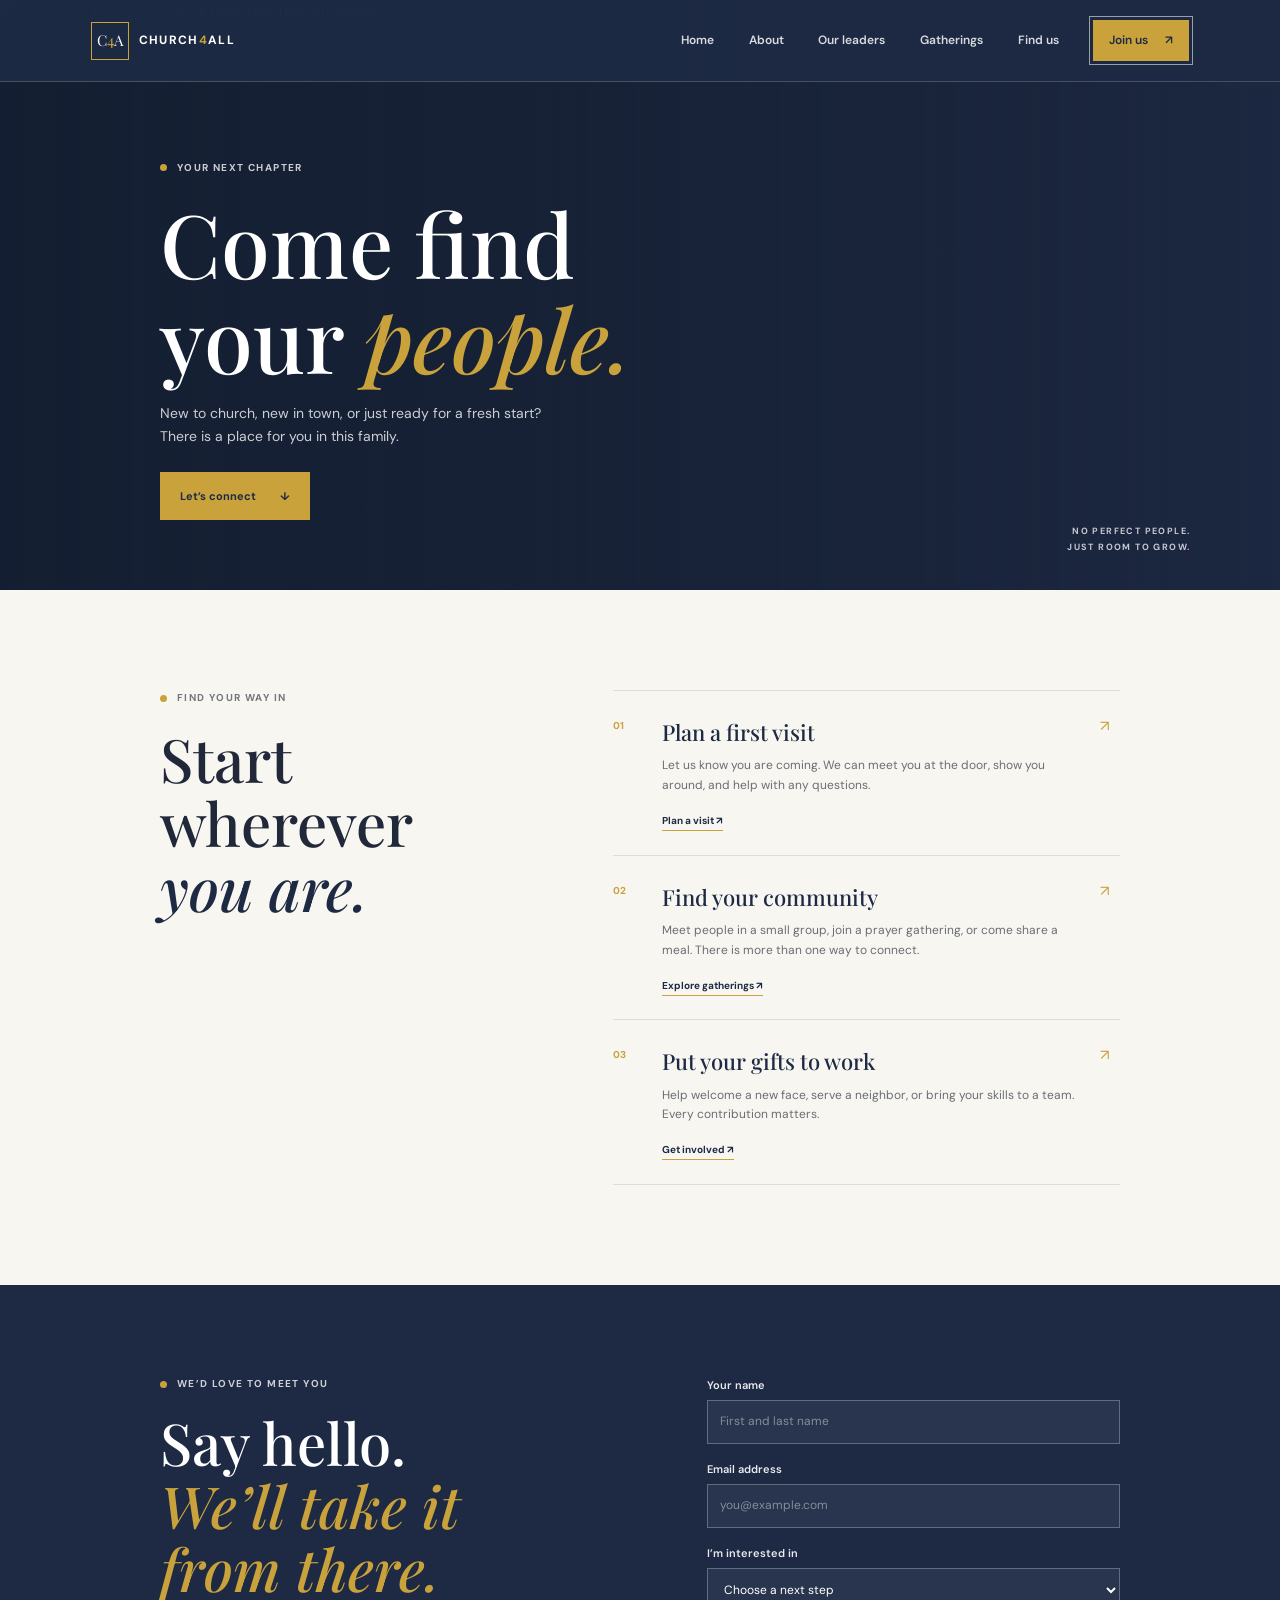
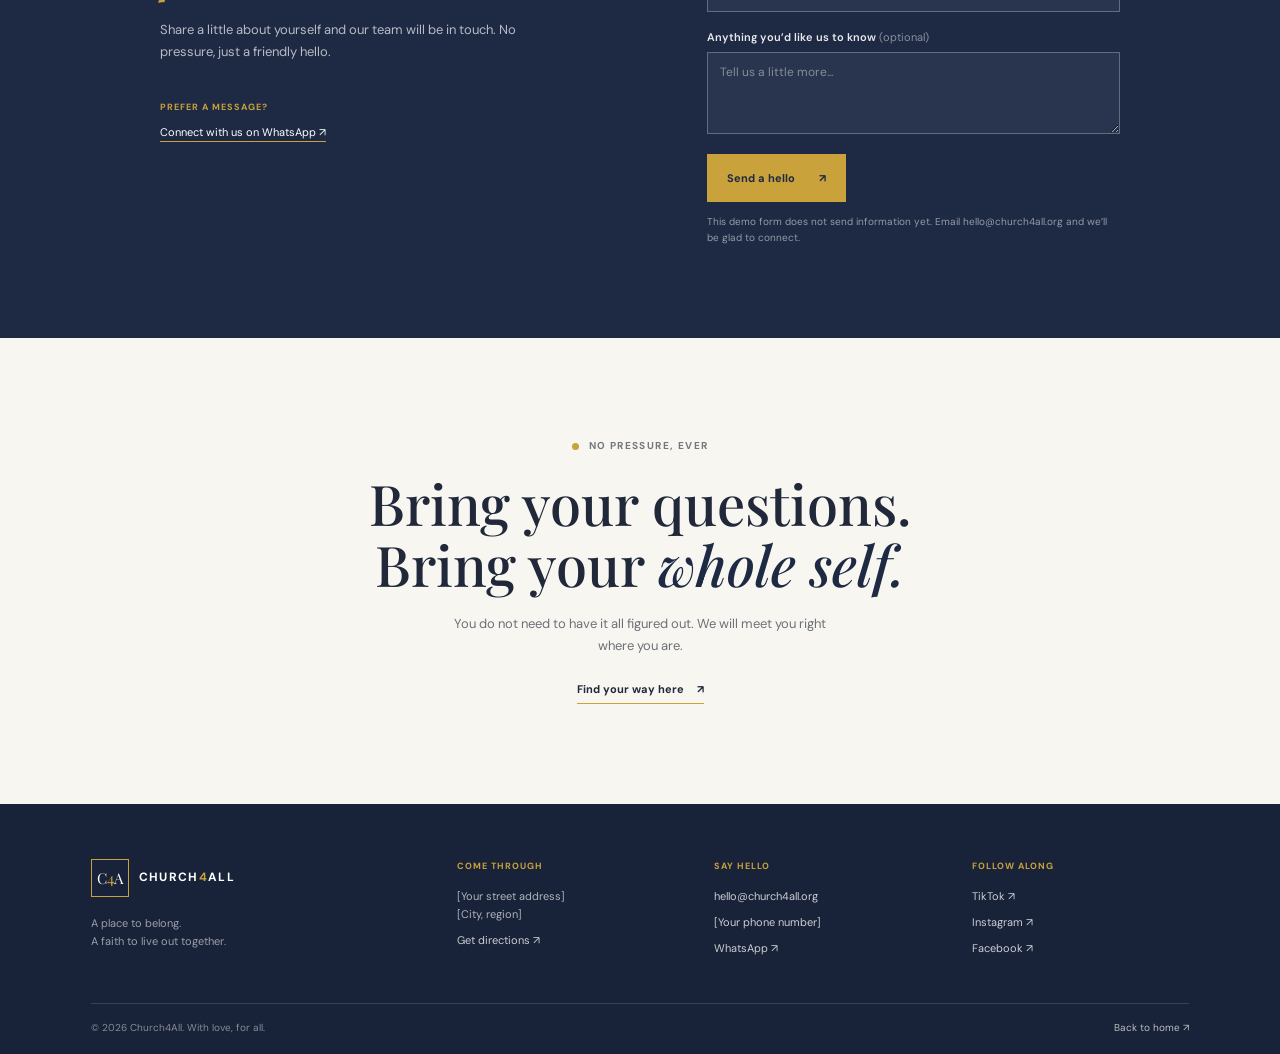
==== join.html @ 124fc5d6 "Initial commit" ====
<!doctype html>
<html lang="en">
<head>
  <meta charset="utf-8">
  <meta name="viewport" content="width=device-width, initial-scale=1">
  <meta name="theme-color" content="#1e2a44">
  <meta name="description" content="Take your next step with Church4All. Visit, find community, and discover how you can get involved.">
  <title>Join us | Church4All</title>
  <link rel="preconnect" href="https://fonts.googleapis.com">
  <link rel="preconnect" href="https://fonts.gstatic.com" crossorigin>
  <link href="https://fonts.googleapis.com/css2?family=DM+Sans:wght@400;500;600;700&family=Playfair+Display:wght@500;600;700&display=swap" rel="stylesheet">
  <link rel="stylesheet" href="styles.css">
  <script src="script.js" defer></script>
</head>
<body class="join-page">
  <a class="skip-link" href="#main">Skip to content</a>
  <header class="site-header">
    <a class="brand" href="index.html" aria-label="Church4All home"><span class="brand-mark">C<span>4</span>A</span><span class="brand-name">CHURCH<span>4</span>ALL</span></a>
    <button class="menu-toggle" type="button" aria-label="Open navigation" aria-expanded="false" aria-controls="primary-nav"><span></span><span></span></button>
    <nav class="primary-nav" id="primary-nav" aria-label="Main navigation">
      <a href="index.html#home">Home</a><a href="index.html#about">About</a><a href="index.html#visionaries">Our leaders</a><a href="index.html#gatherings">Gatherings</a><a href="index.html#visit">Find us</a>
      <a class="nav-join nav-join-active" href="join.html" aria-current="page">Join us <span aria-hidden="true">↗</span></a>
    </nav>
  </header>
  <main id="main">
    <section class="join-hero">
      <img class="join-image" src="https://images.unsplash.com/photo-1529156069898-49953e39b3ac?auto=format&fit=crop&w=2000&q=85" alt="A group of friends enjoying time together outdoors" fetchpriority="high">
      <div class="join-shade"></div>
      <div class="join-hero-copy"><p class="eyebrow eyebrow-light"><span class="gold-dot"></span> Your next chapter</p><h1>Come find<br>your <em>people.</em></h1><p>New to church, new in town, or just ready for a fresh start? There is a place for you in this family.</p><a class="button button-gold" href="#connect">Let’s connect <span aria-hidden="true">↓</span></a></div>
      <div class="join-hero-side">NO PERFECT PEOPLE.<br>JUST ROOM TO GROW.</div>
    </section>
    <section class="join-paths section-pad" id="connect">
      <div class="join-paths-heading"><p class="eyebrow"><span class="gold-dot"></span> Find your way in</p><h2>Start wherever<br><em>you are.</em></h2></div>
      <div class="path-list">
        <article class="path-item"><span class="path-index">01</span><div><h3>Plan a first visit</h3><p>Let us know you are coming. We can meet you at the door, show you around, and help with any questions.</p><a href="mailto:hello@church4all.org?subject=Planning%20a%20visit">Plan a visit <span aria-hidden="true">↗</span></a></div><span class="path-symbol" aria-hidden="true">↗</span></article>
        <article class="path-item"><span class="path-index">02</span><div><h3>Find your community</h3><p>Meet people in a small group, join a prayer gathering, or come share a meal. There is more than one way to connect.</p><a href="index.html#gatherings">Explore gatherings <span aria-hidden="true">↗</span></a></div><span class="path-symbol" aria-hidden="true">↗</span></article>
        <article class="path-item"><span class="path-index">03</span><div><h3>Put your gifts to work</h3><p>Help welcome a new face, serve a neighbor, or bring your skills to a team. Every contribution matters.</p><a href="mailto:hello@church4all.org?subject=I%27d%20like%20to%20get%20involved">Get involved <span aria-hidden="true">↗</span></a></div><span class="path-symbol" aria-hidden="true">↗</span></article>
      </div>
    </section>
    <section class="join-form-band">
      <div class="form-intro"><p class="eyebrow eyebrow-light"><span class="gold-dot"></span> We’d love to meet you</p><h2>Say hello.<br><em>We’ll take it from there.</em></h2><p>Share a little about yourself and our team will be in touch. No pressure, just a friendly hello.</p><div class="form-contact"><span class="detail-label">PREFER A MESSAGE?</span><a href="https://wa.me/" target="_blank" rel="noreferrer">Connect with us on WhatsApp ↗</a></div></div>
      <form class="connect-form" data-connect-form>
        <label for="full-name">Your name</label><input id="full-name" name="name" type="text" placeholder="First and last name" autocomplete="name" required>
        <label for="email-address">Email address</label><input id="email-address" name="email" type="email" placeholder="you@example.com" autocomplete="email" required>
        <label for="next-step">I’m interested in</label><select id="next-step" name="interest" required><option value="" disabled selected>Choose a next step</option><option>Planning a visit</option><option>Finding a group</option><option>Serving with a team</option><option>Learning more about faith</option><option>Something else</option></select>
        <label for="message">Anything you’d like us to know <span>(optional)</span></label><textarea id="message" name="message" rows="3" placeholder="Tell us a little more..."></textarea>
        <button class="button button-gold" type="submit">Send a hello <span aria-hidden="true">↗</span></button>
        <p class="form-note" data-form-note role="status" aria-live="polite">This demo form does not send information yet. Email hello@church4all.org and we’ll be glad to connect.</p>
      </form>
    </section>
    <section class="join-reassurance section-pad"><p class="eyebrow"><span class="gold-dot"></span> No pressure, ever</p><h2>Bring your questions.<br>Bring your <em>whole self.</em></h2><p>You do not need to have it all figured out. We will meet you right where you are.</p><a class="text-link" href="index.html#visit">Find your way here <span aria-hidden="true">↗</span></a></section>
  </main>
  <footer class="site-footer"><div class="footer-main"><div class="footer-brand"><a class="brand brand-footer" href="index.html"><span class="brand-mark">C<span>4</span>A</span><span class="brand-name">CHURCH<span>4</span>ALL</span></a><p>A place to belong.<br>A faith to live out together.</p></div><div class="footer-column"><span class="footer-heading">COME THROUGH</span><p>[Your street address]<br>[City, region]</p><a href="https://www.google.com/maps/search/?api=1&query=Church4All" target="_blank" rel="noreferrer">Get directions ↗</a></div><div class="footer-column"><span class="footer-heading">SAY HELLO</span><a href="mailto:hello@church4all.org">hello@church4all.org</a><a href="tel:+10000000000">[Your phone number]</a><a href="https://wa.me/" target="_blank" rel="noreferrer">WhatsApp ↗</a></div><div class="footer-column"><span class="footer-heading">FOLLOW ALONG</span><a href="https://www.tiktok.com/" target="_blank" rel="noreferrer">TikTok ↗</a><a href="https://www.instagram.com/" target="_blank" rel="noreferrer">Instagram ↗</a><a href="https://www.facebook.com/" target="_blank" rel="noreferrer">Facebook ↗</a></div></div><div class="footer-bottom"><span>© <span data-year>2026</span> Church4All. With love, for all.</span><a href="index.html">Back to home ↗</a></div></footer>
</body>
</html>
---- styles.css ----
:root {
  color-scheme: light;
  --navy: #1e2a44;
  --navy-deep: #182238;
  --gold: #c9a23b;
  --paper: #f7f6f1;
  --white: #fff;
  --ink: #20283a;
  --muted: #73777d;
  --line: #deddd7;
  --serif: "Playfair Display", Georgia, serif;
  --sans: "DM Sans", "Segoe UI", sans-serif;
}

* { box-sizing: border-box; }
html { scroll-behavior: smooth; scroll-padding-top: 84px; }
body { margin: 0; color: var(--ink); background: var(--paper); font-family: var(--sans); font-size: 15px; line-height: 1.65; }
a { color: inherit; text-decoration: none; }
button, input, select, textarea { font: inherit; }
button, a { -webkit-tap-highlight-color: transparent; }
.skip-link { position: absolute; z-index: 20; top: 8px; left: 8px; padding: 10px 14px; color: var(--navy); background: var(--white); transform: translateY(-150%); }
.skip-link:focus { transform: translateY(0); }
.site-header { position: fixed; z-index: 10; inset: 0 0 auto; display: flex; align-items: center; justify-content: space-between; min-height: 82px; padding: 0 7.1%; color: var(--white); border-bottom: 1px solid rgb(255 255 255 / 18%); background: rgb(30 42 68 / 96%); }
.brand { display: inline-flex; align-items: center; gap: 10px; }
.brand-mark { display: flex; width: 38px; height: 38px; align-items: center; justify-content: center; border: 1px solid var(--gold); color: var(--white); font-family: var(--serif); font-size: 15px; line-height: 1; white-space: nowrap; }
.brand-mark span, .brand-name span { color: var(--gold); }
.brand-name { font-size: 12px; font-weight: 700; letter-spacing: 1.3px; }
.primary-nav { display: flex; align-items: center; gap: clamp(18px, 2.7vw, 40px); font-size: 12px; font-weight: 600; }
.primary-nav > a:not(.nav-join) { color: rgb(255 255 255 / 83%); transition: color .2s ease; }
.primary-nav > a:hover { color: var(--gold); }
.nav-join { display: inline-flex; align-items: center; gap: 17px; padding: 11px 16px; color: var(--navy); background: var(--gold); }
.nav-join-active { outline: 1px solid rgb(255 255 255 / 55%); outline-offset: 3px; }
.menu-toggle { display: none; }
.hero { position: relative; display: flex; min-height: min(760px, 100svh); align-items: center; overflow: hidden; color: var(--white); background: var(--navy); }
.hero-image, .join-image { position: absolute; inset: 0; width: 100%; height: 100%; object-fit: cover; object-position: center 42%; animation: image-arrive 1.2s ease both; }
.hero-shade { position: absolute; inset: 0; background: linear-gradient(90deg, rgb(19 29 47 / 86%) 0%, rgb(19 29 47 / 68%) 42%, rgb(19 29 47 / 17%) 100%), linear-gradient(0deg, rgb(19 29 47 / 50%), transparent 50%); }
.hero-content { position: relative; z-index: 1; width: min(650px, 65%); margin: 58px 0 0 12.5%; animation: rise-in .8s .12s both; }
.eyebrow { display: flex; align-items: center; gap: 10px; margin: 0 0 19px; color: var(--muted); font-size: 10px; font-weight: 700; letter-spacing: 1.4px; text-transform: uppercase; }
.eyebrow-light { color: rgb(255 255 255 / 78%); }
.eyebrow > span:first-child:not(.gold-dot) { display: inline-block; width: 23px; height: 1px; background: var(--gold); }
.gold-dot { display: inline-block; flex: 0 0 7px; width: 7px; height: 7px; border-radius: 50%; background: var(--gold); }
h1, h2, h3, p { margin-top: 0; }
h1, h2 { font-family: var(--serif); font-weight: 500; letter-spacing: 0; line-height: 1.08; }
h1 em, h2 em { color: var(--gold); font-weight: 500; }
.hero h1 { margin-bottom: 20px; font-size: clamp(54px, 7.6vw, 100px); }
.hero-copy { max-width: 425px; margin-bottom: 30px; color: rgb(255 255 255 / 82%); font-size: 15px; }
.hero-actions { display: flex; align-items: center; gap: 25px; }
.button { display: inline-flex; min-height: 48px; align-items: center; justify-content: center; gap: 24px; padding: 0 19px; border: 1px solid transparent; font-size: 11px; font-weight: 700; transition: background .2s ease, color .2s ease, transform .2s ease; }
.button:hover { transform: translateY(-2px); }
.button-gold { color: var(--navy); background: var(--gold); }
.button-gold:hover { background: #d7b24e; }
.button-navy { color: var(--white); background: var(--navy); }
.button-navy:hover { background: #2e3c5a; }
.button-outline { color: var(--navy); border-color: var(--navy); }
.button-outline:hover { color: var(--white); background: var(--navy); }
.text-link { display: inline-flex; align-items: center; gap: 13px; padding-bottom: 5px; border-bottom: 1px solid var(--gold); font-size: 11px; font-weight: 700; }
.text-link-light { color: var(--white); border-color: rgb(201 162 59 / 80%); }
.hero-note { position: absolute; right: 7.2%; bottom: 82px; display: flex; align-items: center; gap: 13px; color: rgb(255 255 255 / 82%); font-size: 10px; line-height: 1.6; }
.note-rule { width: 35px; height: 1px; background: var(--gold); }
.hero-scroll { position: absolute; bottom: 28px; left: 7.1%; display: flex; align-items: center; gap: 14px; color: rgb(255 255 255 / 65%); font-size: 9px; font-weight: 700; letter-spacing: 1.3px; }
.hero-scroll span { color: var(--gold); font-size: 15px; }
.section-pad { padding: 100px 12.5%; }
.welcome { display: grid; grid-template-columns: 1fr 2fr .75fr; align-items: start; gap: 30px; background: var(--paper); }
.welcome-label { display: flex; align-items: center; gap: 13px; padding-top: 8px; }
.section-number { color: var(--gold); font-family: var(--serif); font-size: 15px; }
.welcome-label .eyebrow { margin: 0; }
.welcome h2, .section-heading h2, .gatherings h2, .visit h2, .join-paths h2, .join-reassurance h2 { margin-bottom: 19px; font-size: clamp(38px, 5vw, 60px); }
.welcome h2 em, .section-heading h2 em, .gatherings h2 em, .visit h2 em, .join-paths h2 em, .join-reassurance h2 em { color: var(--navy); }
.welcome-body > p { max-width: 510px; margin-bottom: 22px; color: #666b73; font-size: 14px; }
.welcome-stamp { display: flex; width: 133px; height: 133px; flex-direction: column; align-items: center; justify-content: center; justify-self: end; border: 1px solid var(--gold); border-radius: 50%; color: var(--navy); text-align: center; transform: rotate(9deg); }
.welcome-stamp span { font-size: 7px; font-weight: 700; letter-spacing: 1px; }
.welcome-stamp strong { margin: 7px 0; font-family: var(--serif); font-size: 18px; font-weight: 600; line-height: 1; }
.about { display: grid; grid-template-columns: .9fr 1.1fr; column-gap: 12%; padding-top: 94px; padding-bottom: 104px; background: #eeede7; }
.section-heading h2 { margin: 0; }
.about-intro { max-width: 480px; padding-top: 28px; color: #646970; font-size: 14px; }
.about-intro p:first-child { color: var(--ink); font-family: var(--serif); font-size: 20px; line-height: 1.5; }
.values-grid { display: grid; grid-column: 1 / -1; grid-template-columns: repeat(3, 1fr); gap: 32px; margin-top: 65px; border-top: 1px solid #d5d3cb; }
.value-item { padding-top: 22px; }
.value-index { color: #8a8370; font-size: 9px; font-weight: 700; letter-spacing: 1px; }
.value-item h3 { margin: 18px 0 9px; color: var(--navy); font-family: var(--serif); font-size: 24px; font-weight: 500; }
.value-item p { max-width: 285px; margin: 0; color: #70747a; font-size: 12px; }
.leaders { display: grid; grid-template-columns: .85fr 1.15fr; align-items: center; gap: 12%; color: var(--white); background: var(--navy); }
.leaders h2, .event-copy h2, .form-intro h2 { margin-bottom: 20px; font-size: clamp(42px, 5vw, 62px); }
.leaders h2 em, .event-copy h2 em, .form-intro h2 em { color: var(--gold); }
.leaders-copy > p:not(.eyebrow) { max-width: 360px; margin-bottom: 23px; color: rgb(255 255 255 / 70%); font-size: 13px; }
.leader-list { border-top: 1px solid rgb(255 255 255 / 22%); }
.leader { display: grid; grid-template-columns: 35px 1fr 20px; align-items: center; gap: 15px; padding: 20px 0; border-bottom: 1px solid rgb(255 255 255 / 22%); }
.leader-number { color: var(--gold); font-size: 10px; }
.leader h3 { margin: 0 0 4px; font-family: var(--serif); font-size: 19px; font-weight: 500; }
.leader p { margin: 0; color: rgb(255 255 255 / 60%); font-size: 10px; }
.leader-arrow { color: var(--gold); }
.leader-note { margin: 13px 0 0; color: rgb(255 255 255 / 48%); font-size: 10px; }
.gatherings { background: var(--paper); }
.gatherings-top { display: flex; align-items: end; justify-content: space-between; gap: 35px; margin-bottom: 48px; }
.gatherings h2 { margin-bottom: 0; }
.gatherings-intro { max-width: 365px; margin: 0 0 5px; color: #6a6d73; font-size: 13px; }
.schedule-list { border-top: 1px solid var(--line); }
.schedule-row { display: grid; grid-template-columns: 1fr 2fr 1fr 1.5fr 18px; align-items: center; gap: 14px; min-height: 72px; border-bottom: 1px solid var(--line); }
.schedule-day { color: #8a8370; font-size: 9px; font-weight: 700; letter-spacing: .8px; }
.schedule-name { color: var(--navy); font-family: var(--serif); font-size: 19px; }
.schedule-time, .schedule-place { color: #686e76; font-size: 11px; }
.schedule-arrow { color: var(--gold); }
.schedule-note { margin: 13px 0 24px; color: #86898d; font-size: 10px; }
.event-band { position: relative; display: grid; grid-template-columns: .9fr 1.1fr; align-items: center; gap: 48px; min-height: 300px; padding: 54px 12.5%; overflow: hidden; color: var(--white); background: #25324c; }
.event-band::after { position: absolute; right: -3%; bottom: -180px; width: 430px; height: 430px; border: 1px solid rgb(201 162 59 / 19%); border-radius: 50%; content: ""; }
.event-band-heading { position: relative; z-index: 1; display: flex; align-items: flex-start; gap: 24px; }
.event-mark { display: flex; width: 76px; height: 76px; align-items: center; justify-content: center; border: 1px solid var(--gold); color: var(--white); font-family: var(--serif); font-size: 26px; white-space: nowrap; }
.event-mark span { color: var(--gold); }
.event-copy .eyebrow { margin-bottom: 13px; }
.event-copy h2 { margin: 0; font-size: 36px; }
.event-list { position: relative; z-index: 1; border-top: 1px solid rgb(255 255 255 / 22%); }
.event-row { display: flex; align-items: center; justify-content: space-between; gap: 15px; padding: 14px 0; border-bottom: 1px solid rgb(255 255 255 / 22%); }
.event-row h3 { margin: 0 0 2px; font-family: var(--serif); font-size: 17px; font-weight: 500; }
.event-row p { margin: 0; color: rgb(255 255 255 / 60%); font-size: 10px; }
.event-row a { flex: 0 0 auto; padding-bottom: 3px; border-bottom: 1px solid var(--gold); font-size: 9px; font-weight: 700; }
.event-sample-note { margin: 10px 0 0; color: rgb(255 255 255 / 48%); font-size: 9px; }
.visit { display: grid; grid-template-columns: 1fr 1fr; gap: 15%; background: #eeede7; }
.visit-main > p:not(.eyebrow) { max-width: 360px; margin-bottom: 23px; color: #686d74; font-size: 13px; }
.visit-details { padding-top: 20px; }
.visit-detail { display: grid; grid-template-columns: 140px 1fr; gap: 15px; padding: 17px 0; border-bottom: 1px solid #d5d3cb; }
.detail-label, .footer-heading { color: #958b74; font-size: 9px; font-weight: 700; letter-spacing: 1px; }
.visit-detail p { margin: 0; color: var(--navy); font-size: 12px; }
.visit-detail a { border-bottom: 1px solid #c5b88f; }
.visit-note { margin: 14px 0 0; color: #898b8e; font-size: 10px; }
.site-footer { padding: 55px 7.1% 0; color: var(--white); background: var(--navy-deep); }
.footer-main { display: grid; grid-template-columns: 1.5fr 1fr 1fr 1fr; gap: 40px; padding-bottom: 45px; }
.brand-footer { margin-bottom: 17px; }
.footer-brand > p { margin: 0; color: rgb(255 255 255 / 57%); font-size: 11px; }
.footer-column { display: flex; flex-direction: column; align-items: flex-start; gap: 8px; font-size: 11px; }
.footer-column .footer-heading { margin-bottom: 5px; color: var(--gold); }
.footer-column p { margin: 0; color: rgb(255 255 255 / 66%); }
.footer-column a { color: rgb(255 255 255 / 78%); }
.footer-column a:hover, .footer-bottom a:hover { color: var(--gold); }
.footer-bottom { display: flex; align-items: center; justify-content: space-between; min-height: 51px; border-top: 1px solid rgb(255 255 255 / 15%); color: rgb(255 255 255 / 48%); font-size: 10px; }
.footer-bottom a { color: rgb(255 255 255 / 70%); }

/* Join page */
.join-hero { position: relative; display: flex; min-height: 590px; align-items: center; overflow: hidden; color: var(--white); background: var(--navy); }
.join-image { object-position: center 43%; }
.join-shade { position: absolute; inset: 0; background: linear-gradient(90deg, rgb(19 29 47 / 87%), rgb(19 29 47 / 60%) 50%, rgb(19 29 47 / 16%)); }
.join-hero-copy { position: relative; z-index: 1; width: min(570px, 65%); margin: 90px 0 0 12.5%; animation: rise-in .8s .12s both; }
.join-hero-copy h1 { margin-bottom: 17px; font-size: clamp(56px, 7.2vw, 88px); }
.join-hero-copy > p:not(.eyebrow) { max-width: 390px; margin-bottom: 24px; color: rgb(255 255 255 / 78%); font-size: 14px; }
.join-hero-side { position: absolute; right: 7%; bottom: 35px; color: rgb(255 255 255 / 75%); font-size: 9px; font-weight: 700; letter-spacing: 1.4px; line-height: 1.8; text-align: right; }
.join-paths { display: grid; grid-template-columns: .8fr 1.2fr; gap: 12%; }
.join-paths-heading { align-self: start; }
.path-list { border-top: 1px solid var(--line); }
.path-item { display: grid; grid-template-columns: 32px 1fr 20px; gap: 17px; padding: 23px 0; border-bottom: 1px solid var(--line); }
.path-index { padding-top: 4px; color: var(--gold); font-size: 10px; font-weight: 700; }
.path-item h3 { margin: 0 0 6px; color: var(--navy); font-family: var(--serif); font-size: 22px; font-weight: 500; }
.path-item p { max-width: 450px; margin: 0 0 11px; color: #6a6d73; font-size: 12px; }
.path-item a { padding-bottom: 3px; border-bottom: 1px solid var(--gold); color: var(--navy); font-size: 10px; font-weight: 700; }
.path-symbol { color: var(--gold); }
.join-form-band { display: grid; grid-template-columns: 1fr 1fr; gap: 14%; padding: 91px 12.5%; color: var(--white); background: var(--navy); }
.form-intro h2 { font-size: clamp(40px, 5vw, 58px); }
.form-intro > p:not(.eyebrow) { max-width: 370px; color: rgb(255 255 255 / 68%); font-size: 13px; }
.form-contact { display: flex; flex-direction: column; align-items: flex-start; gap: 8px; margin-top: 38px; }
.form-contact .detail-label { color: var(--gold); }
.form-contact > a { color: var(--white); font-size: 11px; border-bottom: 1px solid var(--gold); }
.connect-form { display: flex; flex-direction: column; align-items: stretch; }
.connect-form label { margin: 0 0 6px; color: rgb(255 255 255 / 90%); font-size: 11px; font-weight: 600; }
.connect-form label:not(:first-child) { margin-top: 16px; }
.connect-form label span { color: rgb(255 255 255 / 48%); font-weight: 400; }
.connect-form input, .connect-form select, .connect-form textarea { width: 100%; min-height: 44px; padding: 10px 12px; border: 1px solid rgb(255 255 255 / 27%); border-radius: 0; outline: 0; color: var(--white); background: rgb(255 255 255 / 5%); font-size: 12px; }
.connect-form input::placeholder, .connect-form textarea::placeholder { color: rgb(255 255 255 / 43%); }
.connect-form input:focus, .connect-form select:focus, .connect-form textarea:focus { border-color: var(--gold); box-shadow: 0 0 0 2px rgb(201 162 59 / 18%); }
.connect-form select option { color: var(--ink); background: var(--white); }
.connect-form textarea { resize: vertical; }
.connect-form .button { align-self: flex-start; margin-top: 20px; cursor: pointer; }
.form-note { margin: 12px 0 0; color: rgb(255 255 255 / 53%); font-size: 10px; }
.join-reassurance { text-align: center; }
.join-reassurance .eyebrow { justify-content: center; }
.join-reassurance h2 { font-size: clamp(38px, 5vw, 56px); }
.join-reassurance > p:not(.eyebrow) { max-width: 410px; margin: 0 auto 20px; color: #6c7077; font-size: 13px; }

@keyframes rise-in { from { opacity: 0; transform: translateY(18px); } to { opacity: 1; transform: translateY(0); } }
@keyframes image-arrive { from { opacity: .7; transform: scale(1.025); } to { opacity: 1; transform: scale(1); } }
@media (prefers-reduced-motion: reduce) { *, *::before, *::after { scroll-behavior: auto !important; animation-duration: .01ms !important; animation-iteration-count: 1 !important; transition-duration: .01ms !important; } }

@media (max-width: 900px) {
  .site-header { padding: 0 5%; }
  .primary-nav { gap: 16px; font-size: 11px; }
  .section-pad { padding-right: 8%; padding-left: 8%; }
  .welcome { grid-template-columns: 1fr 2fr; }
  .welcome-stamp { display: none; }
  .event-band { grid-template-columns: .8fr 1.2fr; padding-right: 8%; padding-left: 8%; }
  .event-band-heading { gap: 15px; }
  .event-mark { width: 56px; height: 56px; font-size: 20px; }
  .event-copy h2 { font-size: 31px; }
  .footer-main { gap: 25px; }
  .join-paths, .join-form-band { gap: 8%; padding-right: 8%; padding-left: 8%; }
}
@media (max-width: 680px) {
  html { scroll-padding-top: 70px; }
  .site-header { min-height: 68px; padding: 0 6%; }
  .brand-mark { width: 34px; height: 34px; font-size: 15px; }
  .brand-name { font-size: 10px; }
  .menu-toggle { display: flex; width: 42px; height: 42px; flex-direction: column; align-items: center; justify-content: center; gap: 6px; padding: 0; border: 1px solid rgb(255 255 255 / 40%); color: var(--white); background: transparent; }
  .menu-toggle span { width: 17px; height: 1px; background: currentColor; transition: transform .2s ease; }
  .menu-toggle[aria-expanded="true"] span:first-child { transform: translateY(3.5px) rotate(45deg); }
  .menu-toggle[aria-expanded="true"] span:last-child { transform: translateY(-3.5px) rotate(-45deg); }
  .primary-nav { position: absolute; top: 67px; right: 0; left: 0; display: none; align-items: stretch; gap: 0; padding: 9px 6% 18px; background: var(--navy-deep); }
  .primary-nav.is-open { display: flex; flex-direction: column; }
  .primary-nav > a:not(.nav-join) { padding: 11px 0; border-bottom: 1px solid rgb(255 255 255 / 13%); }
  .primary-nav .nav-join { align-self: flex-start; margin-top: 13px; }
  .hero { min-height: 720px; min-height: max(650px, 94svh); align-items: center; }
  .hero-image { object-position: 58% center; }
  .hero-shade { background: linear-gradient(90deg, rgb(19 29 47 / 82%), rgb(19 29 47 / 40%)), linear-gradient(0deg, rgb(19 29 47 / 45%), transparent 65%); }
  .hero-content { width: 84%; margin: 58px 0 0 8%; }
  .hero h1 { font-size: clamp(54px, 15vw, 76px); }
  .hero-copy { max-width: 340px; font-size: 13px; }
  .hero-note { right: 7%; bottom: 63px; font-size: 9px; }
  .hero-scroll { bottom: 24px; left: 7%; font-size: 8px; }
  .section-pad { padding: 72px 7%; }
  .welcome { display: block; }
  .welcome-label { margin-bottom: 26px; }
  .welcome h2, .section-heading h2, .gatherings h2, .visit h2, .join-paths h2, .join-reassurance h2 { font-size: 42px; }
  .welcome-body > p { font-size: 13px; }
  .about { display: block; }
  .about-intro { padding-top: 24px; }
  .about-intro p:first-child { font-size: 18px; }
  .values-grid { grid-template-columns: 1fr; gap: 0; margin-top: 35px; }
  .value-item { padding: 19px 0; border-bottom: 1px solid #d5d3cb; }
  .value-item h3 { margin-top: 10px; font-size: 22px; }
  .leaders { display: block; }
  .leaders-copy { margin-bottom: 38px; }
  .leaders h2, .form-intro h2 { font-size: 45px; }
  .gatherings-top { display: block; margin-bottom: 32px; }
  .gatherings-intro { margin-top: 19px; }
  .schedule-row { grid-template-columns: 1fr auto; gap: 4px 12px; min-height: 86px; padding: 13px 0; }
  .schedule-day { grid-column: 1; }
  .schedule-name { grid-column: 1; grid-row: 2; font-size: 18px; }
  .schedule-time { grid-column: 2; grid-row: 1; justify-self: end; }
  .schedule-place { grid-column: 2; grid-row: 2; justify-self: end; font-size: 10px; text-align: right; }
  .schedule-arrow { display: none; }
  .event-band { grid-template-columns: 1fr; gap: 25px; padding: 48px 7%; }
  .event-band-heading { gap: 16px; }
  .event-mark { width: 50px; height: 50px; font-size: 18px; }
  .event-copy h2 { font-size: 30px; }
  .visit { display: block; }
  .visit-details { padding-top: 30px; }
  .visit-detail { grid-template-columns: 105px 1fr; }
  .footer-main { grid-template-columns: 1fr 1fr; gap: 32px 20px; padding-bottom: 34px; }
  .footer-brand { grid-column: 1 / -1; }
  .footer-bottom { align-items: flex-start; gap: 8px; flex-direction: column; justify-content: center; padding: 13px 0; }
  .join-hero { min-height: 620px; min-height: max(590px, 84svh); }
  .join-image { object-position: 58% center; }
  .join-shade { background: linear-gradient(90deg, rgb(19 29 47 / 84%), rgb(19 29 47 / 42%)), linear-gradient(0deg, rgb(19 29 47 / 45%), transparent 65%); }
  .join-hero-copy { width: 85%; margin: 85px 0 0 7%; }
  .join-hero-copy h1 { font-size: clamp(56px, 15vw, 76px); }
  .join-hero-copy > p:not(.eyebrow) { max-width: 330px; font-size: 13px; }
  .join-hero-side { right: 7%; bottom: 24px; font-size: 8px; }
  .join-paths { display: block; }
  .join-paths-heading { margin-bottom: 35px; }
  .join-form-band { grid-template-columns: 1fr; gap: 38px; padding: 70px 7%; }
  .form-intro h2 { font-size: 42px; }
  .form-contact { margin-top: 24px; }
  .join-reassurance h2 { font-size: 39px; }
}
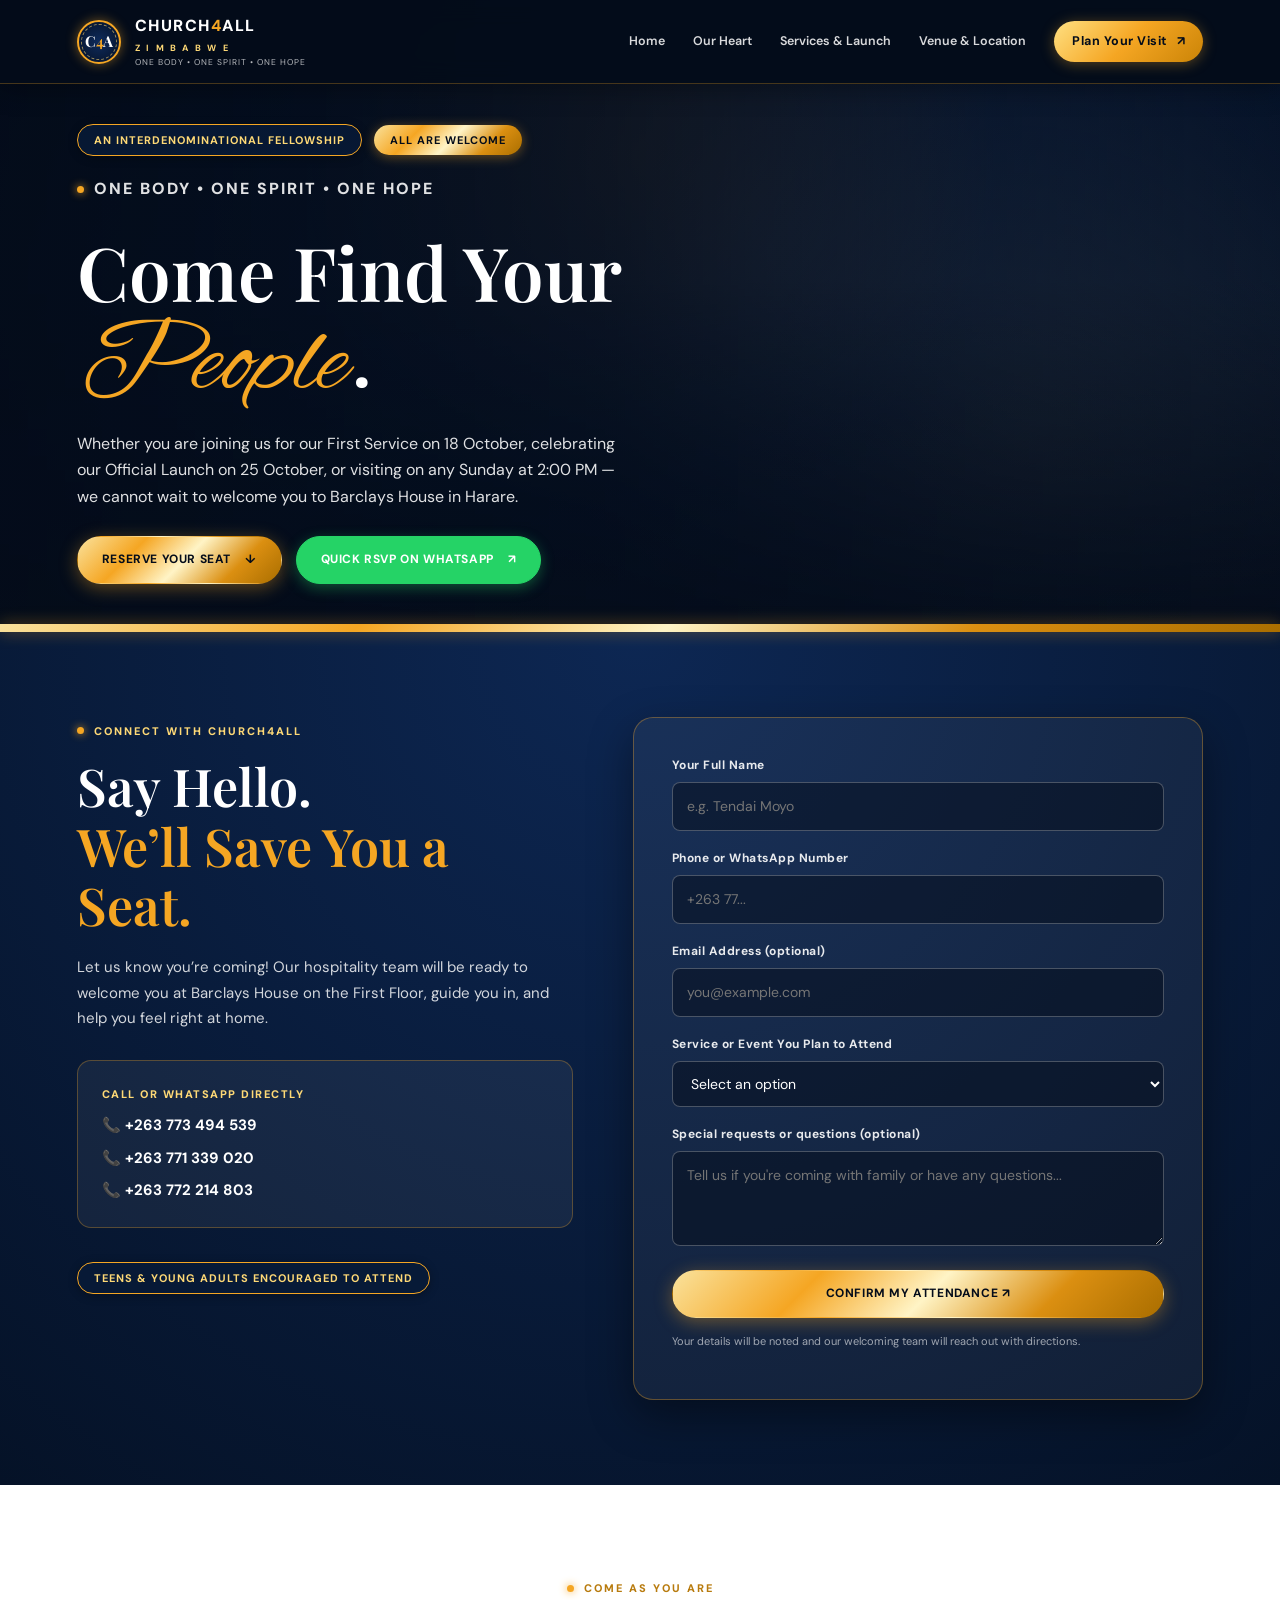
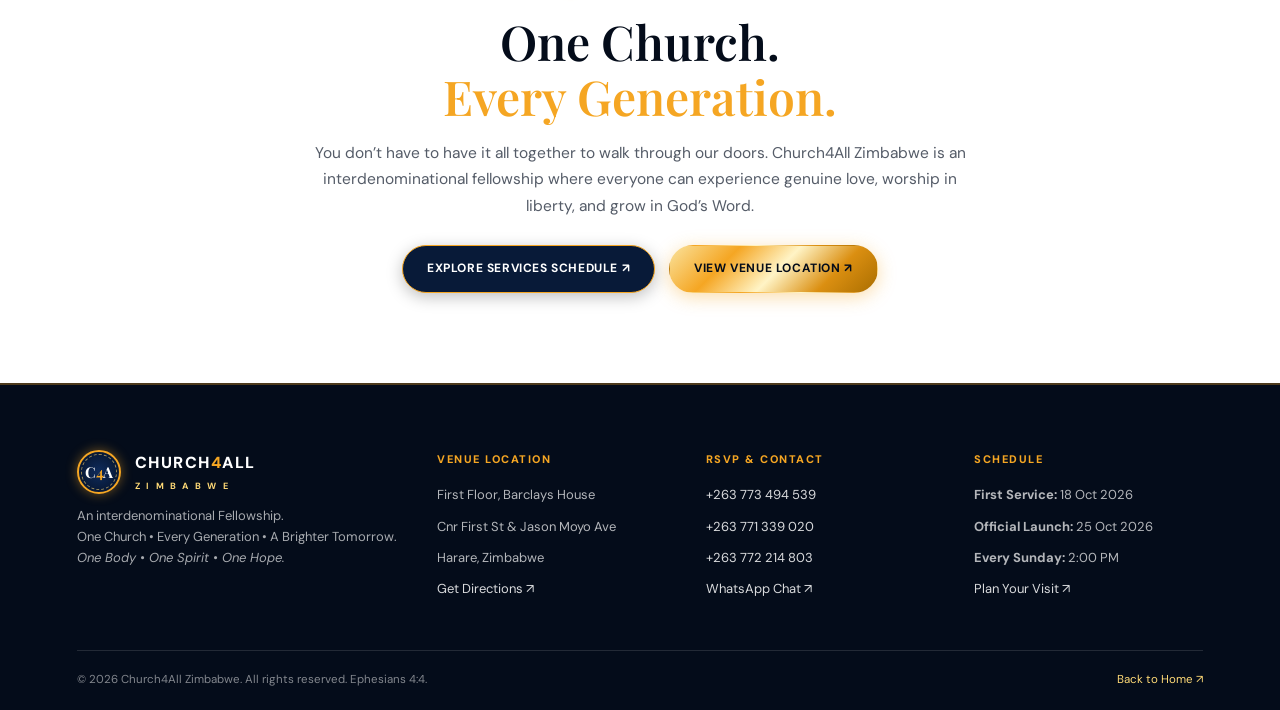
==== commit 1a6833ca: "changes" ====
--- a/join.html
+++ b/join.html
@@ -3,53 +3,206 @@
 <head>
   <meta charset="utf-8">
   <meta name="viewport" content="width=device-width, initial-scale=1">
-  <meta name="theme-color" content="#1e2a44">
-  <meta name="description" content="Take your next step with Church4All. Visit, find community, and discover how you can get involved.">
-  <title>Join us | Church4All</title>
+  <meta name="theme-color" content="#040c1a">
+  <meta name="description" content="Plan your visit and RSVP for Church4All Zimbabwe services at Barclays House, Harare. First Service 18 October, Official Launch 25 October.">
+  <title>Join Us &amp; RSVP | Church4All Zimbabwe</title>
   <link rel="preconnect" href="https://fonts.googleapis.com">
   <link rel="preconnect" href="https://fonts.gstatic.com" crossorigin>
-  <link href="https://fonts.googleapis.com/css2?family=DM+Sans:wght@400;500;600;700&family=Playfair+Display:wght@500;600;700&display=swap" rel="stylesheet">
+  <link href="https://fonts.googleapis.com/css2?family=Alex+Brush&family=DM+Sans:ital,wght@0,400;0,500;0,600;0,700;0,800;1,400&family=Playfair+Display:ital,wght@0,500;0,600;0,700;0,800;1,500;1,600&display=swap" rel="stylesheet">
   <link rel="stylesheet" href="styles.css">
   <script src="script.js" defer></script>
 </head>
 <body class="join-page">
   <a class="skip-link" href="#main">Skip to content</a>
+
+  <!-- Header -->
   <header class="site-header">
-    <a class="brand" href="index.html" aria-label="Church4All home"><span class="brand-mark">C<span>4</span>A</span><span class="brand-name">CHURCH<span>4</span>ALL</span></a>
-    <button class="menu-toggle" type="button" aria-label="Open navigation" aria-expanded="false" aria-controls="primary-nav"><span></span><span></span></button>
+    <a class="brand" href="index.html" aria-label="Church4All Zimbabwe Home">
+      <div class="brand-seal">
+        <span class="brand-seal-text">C<span>4</span>A</span>
+      </div>
+      <div class="brand-text-block">
+        <span class="brand-title">Church<span>4</span>All</span>
+        <span class="brand-subtitle">Z I M B A B W E</span>
+        <span class="brand-motto">One Body &bull; One Spirit &bull; One Hope</span>
+      </div>
+    </a>
+    
+    <button class="menu-toggle" type="button" aria-label="Open navigation" aria-expanded="false" aria-controls="primary-nav">
+      <span></span>
+      <span></span>
+    </button>
+    
     <nav class="primary-nav" id="primary-nav" aria-label="Main navigation">
-      <a href="index.html#home">Home</a><a href="index.html#about">About</a><a href="index.html#visionaries">Our leaders</a><a href="index.html#gatherings">Gatherings</a><a href="index.html#visit">Find us</a>
-      <a class="nav-join nav-join-active" href="join.html" aria-current="page">Join us <span aria-hidden="true">↗</span></a>
+      <a href="index.html#home">Home</a>
+      <a href="index.html#about">Our Heart</a>
+      <a href="index.html#gatherings">Services &amp; Launch</a>
+      <a href="index.html#visit">Venue &amp; Location</a>
+      <a class="nav-join" href="join.html" aria-current="page">Plan Your Visit <span aria-hidden="true">↗</span></a>
     </nav>
   </header>
+
   <main id="main">
+    <!-- Join Hero -->
     <section class="join-hero">
-      <img class="join-image" src="https://images.unsplash.com/photo-1529156069898-49953e39b3ac?auto=format&fit=crop&w=2000&q=85" alt="A group of friends enjoying time together outdoors" fetchpriority="high">
-      <div class="join-shade"></div>
-      <div class="join-hero-copy"><p class="eyebrow eyebrow-light"><span class="gold-dot"></span> Your next chapter</p><h1>Come find<br>your <em>people.</em></h1><p>New to church, new in town, or just ready for a fresh start? There is a place for you in this family.</p><a class="button button-gold" href="#connect">Let’s connect <span aria-hidden="true">↓</span></a></div>
-      <div class="join-hero-side">NO PERFECT PEOPLE.<br>JUST ROOM TO GROW.</div>
+      <div class="hero-bg-lights"></div>
+      <img class="hero-image" src="https://images.unsplash.com/photo-1529156069898-49953e39b3ac?auto=format&fit=crop&w=2000&q=85" alt="Fellowship and welcoming friends" fetchpriority="high">
+      <div class="hero-shade"></div>
+
+      <div class="join-hero-container">
+        <div class="hero-taglines">
+          <span class="badge-pill badge-pill-navy">An Interdenominational Fellowship</span>
+          <span class="badge-pill badge-pill-gold">All Are Welcome</span>
+        </div>
+        
+        <p class="eyebrow eyebrow-light"><span class="gold-dot"></span> One Body &bull; One Spirit &bull; One Hope</p>
+        
+        <h1>Come Find Your <span class="script-accent">People</span>.</h1>
+        <p>
+          Whether you are joining us for our First Service on 18 October, celebrating our Official Launch on 25 October, or visiting on any Sunday at 2:00 PM — we cannot wait to welcome you to Barclays House in Harare.
+        </p>
+
+        <div style="display: flex; gap: 14px; flex-wrap: wrap;">
+          <a class="button button-gold" href="#rsvp-form">Reserve Your Seat <span aria-hidden="true">↓</span></a>
+          <a class="button button-whatsapp" href="https://wa.me/263773494539?text=Hello%20Church4All,%20I%20would%20like%20to%20RSVP%20for%20the%20service" target="_blank" rel="noreferrer">
+            Quick RSVP on WhatsApp <span aria-hidden="true">↗</span>
+          </a>
+        </div>
+      </div>
     </section>
-    <section class="join-paths section-pad" id="connect">
-      <div class="join-paths-heading"><p class="eyebrow"><span class="gold-dot"></span> Find your way in</p><h2>Start wherever<br><em>you are.</em></h2></div>
-      <div class="path-list">
-        <article class="path-item"><span class="path-index">01</span><div><h3>Plan a first visit</h3><p>Let us know you are coming. We can meet you at the door, show you around, and help with any questions.</p><a href="mailto:hello@church4all.org?subject=Planning%20a%20visit">Plan a visit <span aria-hidden="true">↗</span></a></div><span class="path-symbol" aria-hidden="true">↗</span></article>
-        <article class="path-item"><span class="path-index">02</span><div><h3>Find your community</h3><p>Meet people in a small group, join a prayer gathering, or come share a meal. There is more than one way to connect.</p><a href="index.html#gatherings">Explore gatherings <span aria-hidden="true">↗</span></a></div><span class="path-symbol" aria-hidden="true">↗</span></article>
-        <article class="path-item"><span class="path-index">03</span><div><h3>Put your gifts to work</h3><p>Help welcome a new face, serve a neighbor, or bring your skills to a team. Every contribution matters.</p><a href="mailto:hello@church4all.org?subject=I%27d%20like%20to%20get%20involved">Get involved <span aria-hidden="true">↗</span></a></div><span class="path-symbol" aria-hidden="true">↗</span></article>
+
+    <!-- Gold Ribbon Bar -->
+    <div class="gold-wave-bar"></div>
+
+    <!-- RSVP & Form Section -->
+    <section class="join-form-band" id="rsvp-form">
+      <div class="join-form-grid">
+        <div class="form-intro">
+          <p class="eyebrow eyebrow-light"><span class="gold-dot"></span> Connect With Church4All</p>
+          <h2 style="font-size: clamp(34px, 4.4vw, 52px); margin-bottom: 20px;">
+            Say Hello.<br><em>We’ll Save You a Seat.</em>
+          </h2>
+          <p style="font-size: 15px; color: rgba(255, 255, 255, 0.82); line-height: 1.7; margin-bottom: 28px;">
+            Let us know you’re coming! Our hospitality team will be ready to welcome you at Barclays House on the First Floor, guide you in, and help you feel right at home.
+          </p>
+
+          <!-- RSVP Phone Contacts Card -->
+          <div style="background: rgba(255,255,255,0.06); border-radius: 14px; padding: 24px; border: 1px solid rgba(245,166,35,0.3); margin-bottom: 24px;">
+            <span style="font-size: 11px; font-weight: 800; letter-spacing: 1.5px; color: var(--gold-light); text-transform: uppercase; display: block; margin-bottom: 10px;">
+              CALL OR WHATSAPP DIRECTLY
+            </span>
+            <div style="display: flex; flex-direction: column; gap: 8px;">
+              <a href="tel:+263773494539" style="color: var(--white); font-weight: 700; font-size: 15px;">📞 +263 773 494 539</a>
+              <a href="tel:+263771339020" style="color: var(--white); font-weight: 700; font-size: 15px;">📞 +263 771 339 020</a>
+              <a href="tel:+263772214803" style="color: var(--white); font-weight: 700; font-size: 15px;">📞 +263 772 214 803</a>
+            </div>
+          </div>
+
+          <div class="badge-pill badge-pill-navy" style="margin-top: 10px;">
+            Teens &amp; Young Adults Encouraged to Attend
+          </div>
+        </div>
+
+        <div class="form-card">
+          <form class="connect-form" data-connect-form>
+            <label for="full-name">Your Full Name</label>
+            <input id="full-name" name="name" type="text" placeholder="e.g. Tendai Moyo" autocomplete="name" required>
+
+            <label for="phone-number">Phone or WhatsApp Number</label>
+            <input id="phone-number" name="phone" type="tel" placeholder="+263 77..." autocomplete="tel" required>
+
+            <label for="email-address">Email Address <span>(optional)</span></label>
+            <input id="email-address" name="email" type="email" placeholder="you@example.com" autocomplete="email">
+
+            <label for="service-choice">Service or Event You Plan to Attend</label>
+            <select id="service-choice" name="service" required>
+              <option value="" disabled selected>Select an option</option>
+              <option value="first-service">First Service — Sunday 18 October 2026 (2:00 PM)</option>
+              <option value="launch">Official Launch — Sunday 25 October 2026 (2:00 PM)</option>
+              <option value="weekly">Regular Sunday Church (Every Sunday @ 2:00 PM)</option>
+              <option value="youth">Teens &amp; Young Adults Fellowship</option>
+              <option value="volunteer">I want to get involved / Volunteer</option>
+            </select>
+
+            <label for="notes">Special requests or questions <span>(optional)</span></label>
+            <textarea id="notes" name="notes" rows="3" placeholder="Tell us if you're coming with family or have any questions..."></textarea>
+
+            <button class="button button-gold" type="submit">Confirm My Attendance ↗</button>
+            <p class="form-note" data-form-note role="status" aria-live="polite">
+              Your details will be noted and our welcoming team will reach out with directions.
+            </p>
+          </form>
+        </div>
       </div>
     </section>
-    <section class="join-form-band">
-      <div class="form-intro"><p class="eyebrow eyebrow-light"><span class="gold-dot"></span> We’d love to meet you</p><h2>Say hello.<br><em>We’ll take it from there.</em></h2><p>Share a little about yourself and our team will be in touch. No pressure, just a friendly hello.</p><div class="form-contact"><span class="detail-label">PREFER A MESSAGE?</span><a href="https://wa.me/" target="_blank" rel="noreferrer">Connect with us on WhatsApp ↗</a></div></div>
-      <form class="connect-form" data-connect-form>
-        <label for="full-name">Your name</label><input id="full-name" name="name" type="text" placeholder="First and last name" autocomplete="name" required>
-        <label for="email-address">Email address</label><input id="email-address" name="email" type="email" placeholder="you@example.com" autocomplete="email" required>
-        <label for="next-step">I’m interested in</label><select id="next-step" name="interest" required><option value="" disabled selected>Choose a next step</option><option>Planning a visit</option><option>Finding a group</option><option>Serving with a team</option><option>Learning more about faith</option><option>Something else</option></select>
-        <label for="message">Anything you’d like us to know <span>(optional)</span></label><textarea id="message" name="message" rows="3" placeholder="Tell us a little more..."></textarea>
-        <button class="button button-gold" type="submit">Send a hello <span aria-hidden="true">↗</span></button>
-        <p class="form-note" data-form-note role="status" aria-live="polite">This demo form does not send information yet. Email hello@church4all.org and we’ll be glad to connect.</p>
-      </form>
+
+    <!-- Reassurance / Unity Section -->
+    <section class="section-pad" style="text-align: center; background: var(--white);">
+      <div style="max-width: 680px; margin: 0 auto;">
+        <p class="eyebrow" style="justify-content: center;"><span class="gold-dot"></span> Come As You Are</p>
+        <h2 style="font-size: clamp(34px, 4.2vw, 48px); color: var(--navy-deep); margin-bottom: 16px;">
+          One Church.<br><em>Every Generation.</em>
+        </h2>
+        <p style="color: #555c68; font-size: 15.5px; line-height: 1.7; margin-bottom: 26px;">
+          You don’t have to have it all together to walk through our doors. Church4All Zimbabwe is an interdenominational fellowship where everyone can experience genuine love, worship in liberty, and grow in God’s Word.
+        </p>
+        <div style="display: flex; gap: 14px; justify-content: center; flex-wrap: wrap;">
+          <a class="button button-navy" href="index.html#gatherings">Explore Services Schedule ↗</a>
+          <a class="button button-gold" href="index.html#visit">View Venue Location ↗</a>
+        </div>
+      </div>
     </section>
-    <section class="join-reassurance section-pad"><p class="eyebrow"><span class="gold-dot"></span> No pressure, ever</p><h2>Bring your questions.<br>Bring your <em>whole self.</em></h2><p>You do not need to have it all figured out. We will meet you right where you are.</p><a class="text-link" href="index.html#visit">Find your way here <span aria-hidden="true">↗</span></a></section>
   </main>
-  <footer class="site-footer"><div class="footer-main"><div class="footer-brand"><a class="brand brand-footer" href="index.html"><span class="brand-mark">C<span>4</span>A</span><span class="brand-name">CHURCH<span>4</span>ALL</span></a><p>A place to belong.<br>A faith to live out together.</p></div><div class="footer-column"><span class="footer-heading">COME THROUGH</span><p>[Your street address]<br>[City, region]</p><a href="https://www.google.com/maps/search/?api=1&query=Church4All" target="_blank" rel="noreferrer">Get directions ↗</a></div><div class="footer-column"><span class="footer-heading">SAY HELLO</span><a href="mailto:hello@church4all.org">hello@church4all.org</a><a href="tel:+10000000000">[Your phone number]</a><a href="https://wa.me/" target="_blank" rel="noreferrer">WhatsApp ↗</a></div><div class="footer-column"><span class="footer-heading">FOLLOW ALONG</span><a href="https://www.tiktok.com/" target="_blank" rel="noreferrer">TikTok ↗</a><a href="https://www.instagram.com/" target="_blank" rel="noreferrer">Instagram ↗</a><a href="https://www.facebook.com/" target="_blank" rel="noreferrer">Facebook ↗</a></div></div><div class="footer-bottom"><span>© <span data-year>2026</span> Church4All. With love, for all.</span><a href="index.html">Back to home ↗</a></div></footer>
+
+  <!-- Site Footer -->
+  <footer class="site-footer">
+    <div class="footer-main">
+      <div class="footer-brand">
+        <a class="brand" href="index.html">
+          <div class="brand-seal">
+            <span class="brand-seal-text">C<span>4</span>A</span>
+          </div>
+          <div class="brand-text-block">
+            <span class="brand-title">Church<span>4</span>All</span>
+            <span class="brand-subtitle">Z I M B A B W E</span>
+          </div>
+        </a>
+        <p>
+          An interdenominational Fellowship.<br>
+          One Church &bull; Every Generation &bull; A Brighter Tomorrow.<br>
+          <em>One Body &bull; One Spirit &bull; One Hope.</em>
+        </p>
+      </div>
+
+      <div class="footer-column">
+        <span class="footer-heading">VENUE LOCATION</span>
+        <p>First Floor, Barclays House</p>
+        <p>Cnr First St &amp; Jason Moyo Ave</p>
+        <p>Harare, Zimbabwe</p>
+        <a href="https://www.google.com/maps/search/?api=1&query=Barclays+House+Jason+Moyo+Avenue+Harare+Zimbabwe" target="_blank" rel="noreferrer">Get Directions ↗</a>
+      </div>
+
+      <div class="footer-column">
+        <span class="footer-heading">RSVP &amp; CONTACT</span>
+        <a href="tel:+263773494539">+263 773 494 539</a>
+        <a href="tel:+263771339020">+263 771 339 020</a>
+        <a href="tel:+263772214803">+263 772 214 803</a>
+        <a href="https://wa.me/263773494539" target="_blank" rel="noreferrer">WhatsApp Chat ↗</a>
+      </div>
+
+      <div class="footer-column">
+        <span class="footer-heading">SCHEDULE</span>
+        <p><strong>First Service:</strong> 18 Oct 2026</p>
+        <p><strong>Official Launch:</strong> 25 Oct 2026</p>
+        <p><strong>Every Sunday:</strong> 2:00 PM</p>
+        <a href="join.html">Plan Your Visit ↗</a>
+      </div>
+    </div>
+
+    <div class="footer-bottom">
+      <span>© <span data-year>2026</span> Church4All Zimbabwe. All rights reserved. Ephesians 4:4.</span>
+      <a href="index.html">Back to Home ↗</a>
+    </div>
+  </footer>
 </body>
-</html>+</html>
--- a/styles.css
+++ b/styles.css
@@ -1,259 +1,1281 @@
 :root {
   color-scheme: light;
-  --navy: #1e2a44;
-  --navy-deep: #182238;
-  --gold: #c9a23b;
-  --paper: #f7f6f1;
-  --white: #fff;
-  --ink: #20283a;
-  --muted: #73777d;
-  --line: #deddd7;
+  --navy-deep: #040c1a;
+  --navy: #081a38;
+  --navy-light: #0f2b5a;
+  --navy-surface: #14356e;
+  --gold: #f5a623;
+  --gold-light: #fed976;
+  --gold-dark: #b87b0e;
+  --gold-gradient: linear-gradient(135deg, #ffe082 0%, #f5a623 50%, #cb8407 100%);
+  --gold-metallic: linear-gradient(135deg, #fae29c 0%, #f5a623 28%, #fff4c6 52%, #db8f11 76%, #aa6e00 100%);
+  --gold-subtle: rgba(245, 166, 35, 0.14);
+  --paper: #f8f7f2;
+  --cream: #f1ede1;
+  --white: #ffffff;
+  --ink: #141c2b;
+  --muted: #6b7280;
+  --line: #dedad0;
+  --line-gold: rgba(245, 166, 35, 0.35);
   --serif: "Playfair Display", Georgia, serif;
-  --sans: "DM Sans", "Segoe UI", sans-serif;
+  --sans: "DM Sans", "Segoe UI", -apple-system, sans-serif;
+  --script: "Alex Brush", "Playfair Display", cursive;
 }
 
 * { box-sizing: border-box; }
-html { scroll-behavior: smooth; scroll-padding-top: 84px; }
-body { margin: 0; color: var(--ink); background: var(--paper); font-family: var(--sans); font-size: 15px; line-height: 1.65; }
+html { scroll-behavior: smooth; scroll-padding-top: 86px; }
+body {
+  margin: 0;
+  color: var(--ink);
+  background: var(--paper);
+  font-family: var(--sans);
+  font-size: 15px;
+  line-height: 1.65;
+}
 a { color: inherit; text-decoration: none; }
 button, input, select, textarea { font: inherit; }
 button, a { -webkit-tap-highlight-color: transparent; }
-.skip-link { position: absolute; z-index: 20; top: 8px; left: 8px; padding: 10px 14px; color: var(--navy); background: var(--white); transform: translateY(-150%); }
+
+/* Skip Link */
+.skip-link {
+  position: absolute;
+  z-index: 50;
+  top: 8px;
+  left: 8px;
+  padding: 10px 16px;
+  color: var(--navy);
+  background: var(--gold-light);
+  font-weight: 700;
+  transform: translateY(-160%);
+  transition: transform .2s ease;
+}
 .skip-link:focus { transform: translateY(0); }
-.site-header { position: fixed; z-index: 10; inset: 0 0 auto; display: flex; align-items: center; justify-content: space-between; min-height: 82px; padding: 0 7.1%; color: var(--white); border-bottom: 1px solid rgb(255 255 255 / 18%); background: rgb(30 42 68 / 96%); }
-.brand { display: inline-flex; align-items: center; gap: 10px; }
-.brand-mark { display: flex; width: 38px; height: 38px; align-items: center; justify-content: center; border: 1px solid var(--gold); color: var(--white); font-family: var(--serif); font-size: 15px; line-height: 1; white-space: nowrap; }
-.brand-mark span, .brand-name span { color: var(--gold); }
-.brand-name { font-size: 12px; font-weight: 700; letter-spacing: 1.3px; }
-.primary-nav { display: flex; align-items: center; gap: clamp(18px, 2.7vw, 40px); font-size: 12px; font-weight: 600; }
-.primary-nav > a:not(.nav-join) { color: rgb(255 255 255 / 83%); transition: color .2s ease; }
-.primary-nav > a:hover { color: var(--gold); }
-.nav-join { display: inline-flex; align-items: center; gap: 17px; padding: 11px 16px; color: var(--navy); background: var(--gold); }
-.nav-join-active { outline: 1px solid rgb(255 255 255 / 55%); outline-offset: 3px; }
+
+/* Header & Navigation */
+.site-header {
+  position: fixed;
+  z-index: 30;
+  inset: 0 0 auto;
+  display: flex;
+  align-items: center;
+  justify-content: space-between;
+  min-height: 84px;
+  padding: 0 6%;
+  color: var(--white);
+  border-bottom: 1px solid rgba(245, 166, 35, 0.28);
+  background: rgba(4, 12, 26, 0.94);
+  backdrop-filter: blur(12px);
+  -webkit-backdrop-filter: blur(12px);
+  box-shadow: 0 4px 24px rgba(0, 0, 0, 0.35);
+}
+
+.brand {
+  display: inline-flex;
+  align-items: center;
+  gap: 14px;
+}
+
+.brand-seal {
+  position: relative;
+  display: flex;
+  width: 44px;
+  height: 44px;
+  align-items: center;
+  justify-content: center;
+  border-radius: 50%;
+  background: radial-gradient(circle, #0e2b5c 0%, #051024 100%);
+  border: 2px solid var(--gold);
+  box-shadow: 0 0 12px rgba(245, 166, 35, 0.45);
+}
+.brand-seal::after {
+  content: "";
+  position: absolute;
+  inset: 2px;
+  border-radius: 50%;
+  border: 1px dashed rgba(254, 217, 118, 0.6);
+  pointer-events: none;
+}
+.brand-seal-text {
+  font-family: var(--serif);
+  font-size: 15px;
+  font-weight: 700;
+  color: var(--white);
+  letter-spacing: -0.5px;
+}
+.brand-seal-text span {
+  color: var(--gold);
+}
+
+.brand-text-block {
+  display: flex;
+  flex-direction: column;
+}
+.brand-title {
+  font-size: 16px;
+  font-weight: 800;
+  letter-spacing: 1.5px;
+  color: var(--white);
+  text-transform: uppercase;
+}
+.brand-title span {
+  color: var(--gold);
+}
+.brand-subtitle {
+  font-size: 9px;
+  font-weight: 700;
+  letter-spacing: 2.2px;
+  color: var(--gold-light);
+  text-transform: uppercase;
+  margin-top: 2px;
+}
+.brand-motto {
+  font-size: 8.5px;
+  letter-spacing: 1px;
+  color: rgba(255, 255, 255, 0.7);
+  text-transform: uppercase;
+}
+
+.primary-nav {
+  display: flex;
+  align-items: center;
+  gap: clamp(16px, 2.2vw, 34px);
+  font-size: 12.5px;
+  font-weight: 600;
+}
+.primary-nav > a:not(.nav-join) {
+  color: rgba(255, 255, 255, 0.85);
+  transition: color .2s ease;
+  position: relative;
+  padding: 6px 0;
+}
+.primary-nav > a:not(.nav-join):hover {
+  color: var(--gold-light);
+}
+
+.nav-join {
+  display: inline-flex;
+  align-items: center;
+  gap: 10px;
+  padding: 10px 18px;
+  border-radius: 40px;
+  color: var(--navy-deep);
+  background: var(--gold-gradient);
+  font-weight: 700;
+  letter-spacing: 0.5px;
+  box-shadow: 0 2px 14px rgba(245, 166, 35, 0.35);
+  transition: transform .2s ease, box-shadow .2s ease;
+}
+.nav-join:hover {
+  transform: translateY(-2px);
+  box-shadow: 0 6px 20px rgba(245, 166, 35, 0.55);
+}
+
 .menu-toggle { display: none; }
-.hero { position: relative; display: flex; min-height: min(760px, 100svh); align-items: center; overflow: hidden; color: var(--white); background: var(--navy); }
-.hero-image, .join-image { position: absolute; inset: 0; width: 100%; height: 100%; object-fit: cover; object-position: center 42%; animation: image-arrive 1.2s ease both; }
-.hero-shade { position: absolute; inset: 0; background: linear-gradient(90deg, rgb(19 29 47 / 86%) 0%, rgb(19 29 47 / 68%) 42%, rgb(19 29 47 / 17%) 100%), linear-gradient(0deg, rgb(19 29 47 / 50%), transparent 50%); }
-.hero-content { position: relative; z-index: 1; width: min(650px, 65%); margin: 58px 0 0 12.5%; animation: rise-in .8s .12s both; }
-.eyebrow { display: flex; align-items: center; gap: 10px; margin: 0 0 19px; color: var(--muted); font-size: 10px; font-weight: 700; letter-spacing: 1.4px; text-transform: uppercase; }
-.eyebrow-light { color: rgb(255 255 255 / 78%); }
-.eyebrow > span:first-child:not(.gold-dot) { display: inline-block; width: 23px; height: 1px; background: var(--gold); }
-.gold-dot { display: inline-block; flex: 0 0 7px; width: 7px; height: 7px; border-radius: 50%; background: var(--gold); }
+
+/* Buttons & Chips */
+.button {
+  display: inline-flex;
+  min-height: 48px;
+  align-items: center;
+  justify-content: center;
+  gap: 14px;
+  padding: 0 24px;
+  border: 1px solid transparent;
+  border-radius: 36px;
+  font-size: 12px;
+  font-weight: 700;
+  letter-spacing: 0.6px;
+  text-transform: uppercase;
+  cursor: pointer;
+  transition: all .25s ease;
+}
+.button:hover { transform: translateY(-2px); }
+
+.button-gold {
+  color: var(--navy-deep);
+  background: var(--gold-metallic);
+  box-shadow: 0 4px 18px rgba(245, 166, 35, 0.38);
+}
+.button-gold:hover {
+  box-shadow: 0 6px 24px rgba(245, 166, 35, 0.6);
+}
+
+.button-navy {
+  color: var(--white);
+  background: var(--navy);
+  border: 1px solid var(--gold);
+  box-shadow: 0 4px 16px rgba(0, 0, 0, 0.25);
+}
+.button-navy:hover {
+  background: var(--navy-light);
+  border-color: var(--gold-light);
+}
+
+.button-outline {
+  color: var(--gold);
+  border: 1px solid var(--gold);
+  background: rgba(245, 166, 35, 0.08);
+}
+.button-outline:hover {
+  color: var(--navy-deep);
+  background: var(--gold);
+}
+
+.button-whatsapp {
+  background: #25d366;
+  color: #ffffff;
+  border-color: #25d366;
+  box-shadow: 0 4px 14px rgba(37, 211, 102, 0.35);
+}
+.button-whatsapp:hover {
+  background: #20ba59;
+  box-shadow: 0 6px 20px rgba(37, 211, 102, 0.5);
+}
+
+.text-link {
+  display: inline-flex;
+  align-items: center;
+  gap: 10px;
+  padding-bottom: 4px;
+  border-bottom: 1.5px solid var(--gold);
+  font-size: 12px;
+  font-weight: 700;
+  letter-spacing: 0.5px;
+  transition: color .2s ease, border-color .2s ease;
+}
+.text-link:hover {
+  color: var(--gold-dark);
+}
+.text-link-light {
+  color: var(--white);
+  border-color: var(--gold);
+}
+.text-link-light:hover {
+  color: var(--gold-light);
+}
+
+/* Typography Accents */
+.eyebrow {
+  display: inline-flex;
+  align-items: center;
+  gap: 10px;
+  margin: 0 0 16px;
+  color: var(--gold-dark);
+  font-size: 11px;
+  font-weight: 800;
+  letter-spacing: 2px;
+  text-transform: uppercase;
+}
+.eyebrow-light { color: var(--gold-light); }
+.eyebrow > span:first-child:not(.gold-dot) {
+  display: inline-block;
+  width: 24px;
+  height: 2px;
+  background: var(--gold);
+}
+.gold-dot {
+  display: inline-block;
+  flex: 0 0 7px;
+  width: 7px;
+  height: 7px;
+  border-radius: 50%;
+  background: var(--gold);
+  box-shadow: 0 0 8px var(--gold);
+}
+
+.script-accent {
+  font-family: var(--script);
+  font-size: 1.45em;
+  font-weight: 400;
+  color: var(--gold);
+  display: inline-block;
+  line-height: 0.9;
+  text-transform: none;
+  letter-spacing: 0;
+  vertical-align: baseline;
+  padding: 0 4px;
+}
+
 h1, h2, h3, p { margin-top: 0; }
-h1, h2 { font-family: var(--serif); font-weight: 500; letter-spacing: 0; line-height: 1.08; }
-h1 em, h2 em { color: var(--gold); font-weight: 500; }
-.hero h1 { margin-bottom: 20px; font-size: clamp(54px, 7.6vw, 100px); }
-.hero-copy { max-width: 425px; margin-bottom: 30px; color: rgb(255 255 255 / 82%); font-size: 15px; }
-.hero-actions { display: flex; align-items: center; gap: 25px; }
-.button { display: inline-flex; min-height: 48px; align-items: center; justify-content: center; gap: 24px; padding: 0 19px; border: 1px solid transparent; font-size: 11px; font-weight: 700; transition: background .2s ease, color .2s ease, transform .2s ease; }
-.button:hover { transform: translateY(-2px); }
-.button-gold { color: var(--navy); background: var(--gold); }
-.button-gold:hover { background: #d7b24e; }
-.button-navy { color: var(--white); background: var(--navy); }
-.button-navy:hover { background: #2e3c5a; }
-.button-outline { color: var(--navy); border-color: var(--navy); }
-.button-outline:hover { color: var(--white); background: var(--navy); }
-.text-link { display: inline-flex; align-items: center; gap: 13px; padding-bottom: 5px; border-bottom: 1px solid var(--gold); font-size: 11px; font-weight: 700; }
-.text-link-light { color: var(--white); border-color: rgb(201 162 59 / 80%); }
-.hero-note { position: absolute; right: 7.2%; bottom: 82px; display: flex; align-items: center; gap: 13px; color: rgb(255 255 255 / 82%); font-size: 10px; line-height: 1.6; }
-.note-rule { width: 35px; height: 1px; background: var(--gold); }
-.hero-scroll { position: absolute; bottom: 28px; left: 7.1%; display: flex; align-items: center; gap: 14px; color: rgb(255 255 255 / 65%); font-size: 9px; font-weight: 700; letter-spacing: 1.3px; }
-.hero-scroll span { color: var(--gold); font-size: 15px; }
-.section-pad { padding: 100px 12.5%; }
-.welcome { display: grid; grid-template-columns: 1fr 2fr .75fr; align-items: start; gap: 30px; background: var(--paper); }
-.welcome-label { display: flex; align-items: center; gap: 13px; padding-top: 8px; }
-.section-number { color: var(--gold); font-family: var(--serif); font-size: 15px; }
-.welcome-label .eyebrow { margin: 0; }
-.welcome h2, .section-heading h2, .gatherings h2, .visit h2, .join-paths h2, .join-reassurance h2 { margin-bottom: 19px; font-size: clamp(38px, 5vw, 60px); }
-.welcome h2 em, .section-heading h2 em, .gatherings h2 em, .visit h2 em, .join-paths h2 em, .join-reassurance h2 em { color: var(--navy); }
-.welcome-body > p { max-width: 510px; margin-bottom: 22px; color: #666b73; font-size: 14px; }
-.welcome-stamp { display: flex; width: 133px; height: 133px; flex-direction: column; align-items: center; justify-content: center; justify-self: end; border: 1px solid var(--gold); border-radius: 50%; color: var(--navy); text-align: center; transform: rotate(9deg); }
-.welcome-stamp span { font-size: 7px; font-weight: 700; letter-spacing: 1px; }
-.welcome-stamp strong { margin: 7px 0; font-family: var(--serif); font-size: 18px; font-weight: 600; line-height: 1; }
-.about { display: grid; grid-template-columns: .9fr 1.1fr; column-gap: 12%; padding-top: 94px; padding-bottom: 104px; background: #eeede7; }
-.section-heading h2 { margin: 0; }
-.about-intro { max-width: 480px; padding-top: 28px; color: #646970; font-size: 14px; }
-.about-intro p:first-child { color: var(--ink); font-family: var(--serif); font-size: 20px; line-height: 1.5; }
-.values-grid { display: grid; grid-column: 1 / -1; grid-template-columns: repeat(3, 1fr); gap: 32px; margin-top: 65px; border-top: 1px solid #d5d3cb; }
-.value-item { padding-top: 22px; }
-.value-index { color: #8a8370; font-size: 9px; font-weight: 700; letter-spacing: 1px; }
-.value-item h3 { margin: 18px 0 9px; color: var(--navy); font-family: var(--serif); font-size: 24px; font-weight: 500; }
-.value-item p { max-width: 285px; margin: 0; color: #70747a; font-size: 12px; }
-.leaders { display: grid; grid-template-columns: .85fr 1.15fr; align-items: center; gap: 12%; color: var(--white); background: var(--navy); }
-.leaders h2, .event-copy h2, .form-intro h2 { margin-bottom: 20px; font-size: clamp(42px, 5vw, 62px); }
-.leaders h2 em, .event-copy h2 em, .form-intro h2 em { color: var(--gold); }
-.leaders-copy > p:not(.eyebrow) { max-width: 360px; margin-bottom: 23px; color: rgb(255 255 255 / 70%); font-size: 13px; }
-.leader-list { border-top: 1px solid rgb(255 255 255 / 22%); }
-.leader { display: grid; grid-template-columns: 35px 1fr 20px; align-items: center; gap: 15px; padding: 20px 0; border-bottom: 1px solid rgb(255 255 255 / 22%); }
-.leader-number { color: var(--gold); font-size: 10px; }
-.leader h3 { margin: 0 0 4px; font-family: var(--serif); font-size: 19px; font-weight: 500; }
-.leader p { margin: 0; color: rgb(255 255 255 / 60%); font-size: 10px; }
-.leader-arrow { color: var(--gold); }
-.leader-note { margin: 13px 0 0; color: rgb(255 255 255 / 48%); font-size: 10px; }
-.gatherings { background: var(--paper); }
-.gatherings-top { display: flex; align-items: end; justify-content: space-between; gap: 35px; margin-bottom: 48px; }
-.gatherings h2 { margin-bottom: 0; }
-.gatherings-intro { max-width: 365px; margin: 0 0 5px; color: #6a6d73; font-size: 13px; }
-.schedule-list { border-top: 1px solid var(--line); }
-.schedule-row { display: grid; grid-template-columns: 1fr 2fr 1fr 1.5fr 18px; align-items: center; gap: 14px; min-height: 72px; border-bottom: 1px solid var(--line); }
-.schedule-day { color: #8a8370; font-size: 9px; font-weight: 700; letter-spacing: .8px; }
-.schedule-name { color: var(--navy); font-family: var(--serif); font-size: 19px; }
-.schedule-time, .schedule-place { color: #686e76; font-size: 11px; }
-.schedule-arrow { color: var(--gold); }
-.schedule-note { margin: 13px 0 24px; color: #86898d; font-size: 10px; }
-.event-band { position: relative; display: grid; grid-template-columns: .9fr 1.1fr; align-items: center; gap: 48px; min-height: 300px; padding: 54px 12.5%; overflow: hidden; color: var(--white); background: #25324c; }
-.event-band::after { position: absolute; right: -3%; bottom: -180px; width: 430px; height: 430px; border: 1px solid rgb(201 162 59 / 19%); border-radius: 50%; content: ""; }
-.event-band-heading { position: relative; z-index: 1; display: flex; align-items: flex-start; gap: 24px; }
-.event-mark { display: flex; width: 76px; height: 76px; align-items: center; justify-content: center; border: 1px solid var(--gold); color: var(--white); font-family: var(--serif); font-size: 26px; white-space: nowrap; }
-.event-mark span { color: var(--gold); }
-.event-copy .eyebrow { margin-bottom: 13px; }
-.event-copy h2 { margin: 0; font-size: 36px; }
-.event-list { position: relative; z-index: 1; border-top: 1px solid rgb(255 255 255 / 22%); }
-.event-row { display: flex; align-items: center; justify-content: space-between; gap: 15px; padding: 14px 0; border-bottom: 1px solid rgb(255 255 255 / 22%); }
-.event-row h3 { margin: 0 0 2px; font-family: var(--serif); font-size: 17px; font-weight: 500; }
-.event-row p { margin: 0; color: rgb(255 255 255 / 60%); font-size: 10px; }
-.event-row a { flex: 0 0 auto; padding-bottom: 3px; border-bottom: 1px solid var(--gold); font-size: 9px; font-weight: 700; }
-.event-sample-note { margin: 10px 0 0; color: rgb(255 255 255 / 48%); font-size: 9px; }
-.visit { display: grid; grid-template-columns: 1fr 1fr; gap: 15%; background: #eeede7; }
-.visit-main > p:not(.eyebrow) { max-width: 360px; margin-bottom: 23px; color: #686d74; font-size: 13px; }
-.visit-details { padding-top: 20px; }
-.visit-detail { display: grid; grid-template-columns: 140px 1fr; gap: 15px; padding: 17px 0; border-bottom: 1px solid #d5d3cb; }
-.detail-label, .footer-heading { color: #958b74; font-size: 9px; font-weight: 700; letter-spacing: 1px; }
-.visit-detail p { margin: 0; color: var(--navy); font-size: 12px; }
-.visit-detail a { border-bottom: 1px solid #c5b88f; }
-.visit-note { margin: 14px 0 0; color: #898b8e; font-size: 10px; }
-.site-footer { padding: 55px 7.1% 0; color: var(--white); background: var(--navy-deep); }
-.footer-main { display: grid; grid-template-columns: 1.5fr 1fr 1fr 1fr; gap: 40px; padding-bottom: 45px; }
-.brand-footer { margin-bottom: 17px; }
-.footer-brand > p { margin: 0; color: rgb(255 255 255 / 57%); font-size: 11px; }
-.footer-column { display: flex; flex-direction: column; align-items: flex-start; gap: 8px; font-size: 11px; }
-.footer-column .footer-heading { margin-bottom: 5px; color: var(--gold); }
-.footer-column p { margin: 0; color: rgb(255 255 255 / 66%); }
-.footer-column a { color: rgb(255 255 255 / 78%); }
-.footer-column a:hover, .footer-bottom a:hover { color: var(--gold); }
-.footer-bottom { display: flex; align-items: center; justify-content: space-between; min-height: 51px; border-top: 1px solid rgb(255 255 255 / 15%); color: rgb(255 255 255 / 48%); font-size: 10px; }
-.footer-bottom a { color: rgb(255 255 255 / 70%); }
-
-/* Join page */
-.join-hero { position: relative; display: flex; min-height: 590px; align-items: center; overflow: hidden; color: var(--white); background: var(--navy); }
-.join-image { object-position: center 43%; }
-.join-shade { position: absolute; inset: 0; background: linear-gradient(90deg, rgb(19 29 47 / 87%), rgb(19 29 47 / 60%) 50%, rgb(19 29 47 / 16%)); }
-.join-hero-copy { position: relative; z-index: 1; width: min(570px, 65%); margin: 90px 0 0 12.5%; animation: rise-in .8s .12s both; }
-.join-hero-copy h1 { margin-bottom: 17px; font-size: clamp(56px, 7.2vw, 88px); }
-.join-hero-copy > p:not(.eyebrow) { max-width: 390px; margin-bottom: 24px; color: rgb(255 255 255 / 78%); font-size: 14px; }
-.join-hero-side { position: absolute; right: 7%; bottom: 35px; color: rgb(255 255 255 / 75%); font-size: 9px; font-weight: 700; letter-spacing: 1.4px; line-height: 1.8; text-align: right; }
-.join-paths { display: grid; grid-template-columns: .8fr 1.2fr; gap: 12%; }
-.join-paths-heading { align-self: start; }
-.path-list { border-top: 1px solid var(--line); }
-.path-item { display: grid; grid-template-columns: 32px 1fr 20px; gap: 17px; padding: 23px 0; border-bottom: 1px solid var(--line); }
-.path-index { padding-top: 4px; color: var(--gold); font-size: 10px; font-weight: 700; }
-.path-item h3 { margin: 0 0 6px; color: var(--navy); font-family: var(--serif); font-size: 22px; font-weight: 500; }
-.path-item p { max-width: 450px; margin: 0 0 11px; color: #6a6d73; font-size: 12px; }
-.path-item a { padding-bottom: 3px; border-bottom: 1px solid var(--gold); color: var(--navy); font-size: 10px; font-weight: 700; }
-.path-symbol { color: var(--gold); }
-.join-form-band { display: grid; grid-template-columns: 1fr 1fr; gap: 14%; padding: 91px 12.5%; color: var(--white); background: var(--navy); }
-.form-intro h2 { font-size: clamp(40px, 5vw, 58px); }
-.form-intro > p:not(.eyebrow) { max-width: 370px; color: rgb(255 255 255 / 68%); font-size: 13px; }
-.form-contact { display: flex; flex-direction: column; align-items: flex-start; gap: 8px; margin-top: 38px; }
-.form-contact .detail-label { color: var(--gold); }
-.form-contact > a { color: var(--white); font-size: 11px; border-bottom: 1px solid var(--gold); }
-.connect-form { display: flex; flex-direction: column; align-items: stretch; }
-.connect-form label { margin: 0 0 6px; color: rgb(255 255 255 / 90%); font-size: 11px; font-weight: 600; }
-.connect-form label:not(:first-child) { margin-top: 16px; }
-.connect-form label span { color: rgb(255 255 255 / 48%); font-weight: 400; }
-.connect-form input, .connect-form select, .connect-form textarea { width: 100%; min-height: 44px; padding: 10px 12px; border: 1px solid rgb(255 255 255 / 27%); border-radius: 0; outline: 0; color: var(--white); background: rgb(255 255 255 / 5%); font-size: 12px; }
-.connect-form input::placeholder, .connect-form textarea::placeholder { color: rgb(255 255 255 / 43%); }
-.connect-form input:focus, .connect-form select:focus, .connect-form textarea:focus { border-color: var(--gold); box-shadow: 0 0 0 2px rgb(201 162 59 / 18%); }
-.connect-form select option { color: var(--ink); background: var(--white); }
-.connect-form textarea { resize: vertical; }
-.connect-form .button { align-self: flex-start; margin-top: 20px; cursor: pointer; }
-.form-note { margin: 12px 0 0; color: rgb(255 255 255 / 53%); font-size: 10px; }
-.join-reassurance { text-align: center; }
-.join-reassurance .eyebrow { justify-content: center; }
-.join-reassurance h2 { font-size: clamp(38px, 5vw, 56px); }
-.join-reassurance > p:not(.eyebrow) { max-width: 410px; margin: 0 auto 20px; color: #6c7077; font-size: 13px; }
-
-@keyframes rise-in { from { opacity: 0; transform: translateY(18px); } to { opacity: 1; transform: translateY(0); } }
-@keyframes image-arrive { from { opacity: .7; transform: scale(1.025); } to { opacity: 1; transform: scale(1); } }
-@media (prefers-reduced-motion: reduce) { *, *::before, *::after { scroll-behavior: auto !important; animation-duration: .01ms !important; animation-iteration-count: 1 !important; transition-duration: .01ms !important; } }
-
-@media (max-width: 900px) {
+h1, h2 {
+  font-family: var(--serif);
+  font-weight: 600;
+  line-height: 1.15;
+}
+h1 em, h2 em {
+  font-style: normal;
+  color: var(--gold);
+}
+
+/* Pill Badges */
+.badge-pill {
+  display: inline-flex;
+  align-items: center;
+  gap: 8px;
+  padding: 6px 16px;
+  border-radius: 30px;
+  font-size: 11px;
+  font-weight: 700;
+  letter-spacing: 1px;
+  text-transform: uppercase;
+}
+.badge-pill-navy {
+  background: rgba(8, 26, 56, 0.85);
+  border: 1px solid var(--gold);
+  color: var(--gold-light);
+  box-shadow: 0 2px 10px rgba(0,0,0,0.3);
+}
+.badge-pill-gold {
+  background: var(--gold-metallic);
+  color: var(--navy-deep);
+  box-shadow: 0 2px 12px rgba(245, 166, 35, 0.4);
+}
+
+/* Wave Ribbons */
+.gold-wave-bar {
+  position: relative;
+  width: 100%;
+  height: 8px;
+  background: var(--gold-metallic);
+  box-shadow: 0 0 16px rgba(245, 166, 35, 0.4);
+}
+
+/* =========================================
+   HERO SECTION
+========================================= */
+.hero {
+  position: relative;
+  display: flex;
+  min-height: min(840px, 100svh);
+  align-items: center;
+  overflow: hidden;
+  color: var(--white);
+  background: radial-gradient(circle at 60% 40%, #102e62 0%, #071937 60%, #030a17 100%);
+  padding-top: 84px;
+}
+
+.hero-bg-lights {
+  position: absolute;
+  inset: 0;
+  background-image: 
+    radial-gradient(circle at 50% 25%, rgba(245, 166, 35, 0.22) 0%, transparent 45%),
+    radial-gradient(circle at 80% 70%, rgba(254, 217, 118, 0.15) 0%, transparent 40%),
+    radial-gradient(circle at 20% 80%, rgba(15, 43, 90, 0.6) 0%, transparent 50%);
+  pointer-events: none;
+}
+
+.hero-image {
+  position: absolute;
+  inset: 0;
+  width: 100%;
+  height: 100%;
+  object-fit: cover;
+  object-position: center 30%;
+  opacity: 0.32;
+  mix-blend-mode: luminosity;
+  animation: image-arrive 1.4s ease both;
+}
+
+.hero-shade {
+  position: absolute;
+  inset: 0;
+  background: 
+    linear-gradient(90deg, rgba(4, 12, 26, 0.95) 0%, rgba(4, 12, 26, 0.82) 48%, rgba(4, 12, 26, 0.45) 100%),
+    linear-gradient(0deg, rgba(4, 12, 26, 0.85) 0%, transparent 55%);
+}
+
+.hero-container {
+  position: relative;
+  z-index: 2;
+  display: grid;
+  grid-template-columns: 1.15fr 0.85fr;
+  align-items: center;
+  gap: 50px;
+  width: 100%;
+  padding: 40px 6%;
+}
+
+.hero-content {
+  max-width: 650px;
+  animation: rise-in .9s .1s both;
+}
+
+.hero-taglines {
+  display: flex;
+  flex-wrap: wrap;
+  gap: 12px;
+  align-items: center;
+  margin-bottom: 20px;
+}
+
+.hero h1 {
+  margin-bottom: 16px;
+  font-size: clamp(48px, 6.2vw, 84px);
+  letter-spacing: -0.5px;
+}
+
+.hero-subhead {
+  display: flex;
+  align-items: center;
+  gap: 12px;
+  margin-bottom: 24px;
+}
+.hero-sunday-text {
+  font-size: clamp(24px, 3.2vw, 42px);
+  font-weight: 800;
+  letter-spacing: 4px;
+  color: var(--white);
+  text-transform: uppercase;
+}
+
+.hero-copy {
+  max-width: 520px;
+  margin-bottom: 32px;
+  color: rgba(255, 255, 255, 0.86);
+  font-size: 16px;
+  line-height: 1.7;
+}
+
+.hero-actions {
+  display: flex;
+  flex-wrap: wrap;
+  align-items: center;
+  gap: 18px;
+  margin-bottom: 30px;
+}
+
+/* Scripture Hero Banner */
+.hero-scripture {
+  display: flex;
+  align-items: flex-start;
+  gap: 14px;
+  padding: 16px 20px;
+  border-radius: 12px;
+  background: rgba(255, 255, 255, 0.06);
+  border-left: 3px solid var(--gold);
+  max-width: 550px;
+}
+.hero-scripture blockquote {
+  margin: 0;
+  font-family: var(--serif);
+  font-style: italic;
+  font-size: 14px;
+  color: rgba(255, 255, 255, 0.92);
+  line-height: 1.5;
+}
+.hero-scripture cite {
+  display: block;
+  margin-top: 6px;
+  font-family: var(--sans);
+  font-style: normal;
+  font-size: 11px;
+  font-weight: 700;
+  color: var(--gold-light);
+  letter-spacing: 1px;
+}
+
+/* Hero Feature Card (Right side) */
+.hero-card {
+  position: relative;
+  background: radial-gradient(circle at top, #14356e 0%, #081a38 100%);
+  border: 2px solid rgba(245, 166, 35, 0.45);
+  border-radius: 20px;
+  padding: 34px 28px;
+  box-shadow: 0 16px 48px rgba(0, 0, 0, 0.5), inset 0 0 30px rgba(245, 166, 35, 0.1);
+  text-align: center;
+  animation: rise-in .9s .25s both;
+}
+
+.hero-card-seal {
+  width: 90px;
+  height: 90px;
+  margin: 0 auto 18px;
+  border-radius: 50%;
+  border: 2px solid var(--gold);
+  background: radial-gradient(circle, #0e2b5c 0%, #051024 100%);
+  display: flex;
+  flex-direction: column;
+  align-items: center;
+  justify-content: center;
+  box-shadow: 0 0 20px rgba(245, 166, 35, 0.35);
+}
+.hero-card-seal strong {
+  font-family: var(--serif);
+  font-size: 26px;
+  line-height: 1;
+  color: var(--white);
+}
+.hero-card-seal strong span { color: var(--gold); }
+.hero-card-seal small {
+  font-size: 8px;
+  letter-spacing: 1px;
+  color: var(--gold-light);
+  font-weight: 700;
+}
+
+.hero-card-title {
+  font-size: 13px;
+  font-weight: 800;
+  letter-spacing: 2px;
+  color: var(--gold-light);
+  text-transform: uppercase;
+  margin-bottom: 8px;
+}
+.hero-card-big {
+  font-family: var(--serif);
+  font-size: clamp(32px, 4vw, 44px);
+  color: var(--white);
+  line-height: 1.1;
+  margin-bottom: 20px;
+}
+
+.hero-milestones {
+  display: flex;
+  flex-direction: column;
+  gap: 12px;
+  margin-bottom: 22px;
+  text-align: left;
+}
+.milestone-item {
+  display: flex;
+  align-items: center;
+  gap: 14px;
+  padding: 12px 16px;
+  border-radius: 10px;
+  background: rgba(4, 12, 26, 0.55);
+  border: 1px solid rgba(245, 166, 35, 0.25);
+}
+.milestone-date-box {
+  flex: 0 0 54px;
+  height: 54px;
+  display: flex;
+  flex-direction: column;
+  align-items: center;
+  justify-content: center;
+  border-radius: 8px;
+  background: var(--gold-metallic);
+  color: var(--navy-deep);
+  line-height: 1.1;
+}
+.milestone-date-box span {
+  font-size: 9px;
+  font-weight: 800;
+  text-transform: uppercase;
+}
+.milestone-date-box strong {
+  font-size: 20px;
+  font-weight: 900;
+}
+.milestone-info h4 {
+  margin: 0 0 2px;
+  font-size: 13px;
+  font-weight: 700;
+  color: var(--white);
+}
+.milestone-info p {
+  margin: 0;
+  font-size: 11px;
+  color: var(--gold-light);
+}
+
+.hero-card-venue {
+  border-top: 1px solid rgba(245, 166, 35, 0.2);
+  padding-top: 16px;
+  font-size: 11.5px;
+  color: rgba(255, 255, 255, 0.8);
+  margin-bottom: 18px;
+}
+.hero-card-venue strong {
+  color: var(--gold-light);
+  display: block;
+  font-size: 13px;
+}
+
+/* =========================================
+   SECTIONS GENERAL
+========================================= */
+.section-pad {
+  padding: 90px 6%;
+}
+
+.section-heading {
+  text-align: center;
+  max-width: 680px;
+  margin: 0 auto 55px;
+}
+.section-heading h2 {
+  font-size: clamp(34px, 4.4vw, 52px);
+  color: var(--navy-deep);
+  margin-bottom: 14px;
+}
+.section-heading p:not(.eyebrow) {
+  font-size: 15px;
+  color: #555b66;
+}
+
+/* =========================================
+   WELCOME / FELLOWSHIP INTRO
+========================================= */
+.welcome {
+  background: var(--white);
+  border-bottom: 1px solid var(--line);
+}
+.welcome-grid {
+  display: grid;
+  grid-template-columns: 1.1fr 0.9fr;
+  align-items: center;
+  gap: 60px;
+}
+.welcome-content h2 {
+  font-size: clamp(34px, 4.2vw, 48px);
+  color: var(--navy-deep);
+  margin-bottom: 20px;
+}
+.welcome-lead {
+  font-family: var(--serif);
+  font-size: 21px;
+  color: var(--navy);
+  line-height: 1.5;
+  margin-bottom: 18px;
+}
+.welcome-body p {
+  color: #565d68;
+  font-size: 15px;
+  margin-bottom: 24px;
+}
+
+.welcome-highlights {
+  display: grid;
+  grid-template-columns: 1fr 1fr;
+  gap: 16px;
+  margin-bottom: 28px;
+}
+.welcome-highlight-box {
+  padding: 18px;
+  border-radius: 12px;
+  background: var(--paper);
+  border-left: 3px solid var(--gold);
+}
+.welcome-highlight-box strong {
+  display: block;
+  color: var(--navy);
+  font-size: 13px;
+  margin-bottom: 4px;
+}
+.welcome-highlight-box span {
+  font-size: 12px;
+  color: var(--muted);
+}
+
+.welcome-visual {
+  position: relative;
+  text-align: center;
+}
+.building-card {
+  position: relative;
+  overflow: hidden;
+  border-radius: 18px;
+  border: 2px solid var(--gold);
+  box-shadow: 0 16px 40px rgba(8, 26, 56, 0.15);
+  background: var(--navy);
+}
+.building-card img {
+  width: 100%;
+  height: 380px;
+  object-fit: cover;
+  display: block;
+}
+.building-card-caption {
+  position: absolute;
+  bottom: 0;
+  inset-inline: 0;
+  padding: 20px;
+  background: linear-gradient(0deg, rgba(4, 12, 26, 0.95) 0%, rgba(4, 12, 26, 0.7) 70%, transparent 100%);
+  color: var(--white);
+  text-align: left;
+}
+.building-card-caption h4 {
+  margin: 0 0 4px;
+  color: var(--gold-light);
+  font-size: 15px;
+}
+.building-card-caption p {
+  margin: 0;
+  font-size: 12px;
+  color: rgba(255, 255, 255, 0.85);
+}
+
+/* =========================================
+   THE 4 PILLARS (OUR HEART)
+========================================= */
+.pillars-section {
+  background: var(--paper);
+  position: relative;
+}
+.pillars-grid {
+  display: grid;
+  grid-template-columns: repeat(4, 1fr);
+  gap: 24px;
+}
+.pillar-card {
+  position: relative;
+  padding: 36px 26px;
+  border-radius: 16px;
+  background: var(--white);
+  border: 1px solid var(--line);
+  box-shadow: 0 6px 20px rgba(0, 0, 0, 0.04);
+  transition: transform .25s ease, box-shadow .25s ease, border-color .25s ease;
+  display: flex;
+  flex-direction: column;
+}
+.pillar-card:hover {
+  transform: translateY(-6px);
+  border-color: var(--gold);
+  box-shadow: 0 14px 34px rgba(245, 166, 35, 0.16);
+}
+.pillar-number {
+  font-family: var(--serif);
+  font-size: 32px;
+  font-weight: 700;
+  color: var(--gold);
+  line-height: 1;
+  margin-bottom: 16px;
+}
+.pillar-card h3 {
+  font-family: var(--serif);
+  font-size: 20px;
+  color: var(--navy);
+  margin-bottom: 12px;
+  line-height: 1.35;
+}
+.pillar-card p {
+  margin: 0;
+  color: #646a74;
+  font-size: 13.5px;
+  line-height: 1.6;
+}
+
+/* Youth Banner */
+.youth-banner {
+  margin-top: 45px;
+  padding: 24px 30px;
+  border-radius: 14px;
+  background: radial-gradient(ellipse at center, #0e2b5c 0%, #071937 100%);
+  color: var(--white);
+  display: flex;
+  align-items: center;
+  justify-content: space-between;
+  gap: 20px;
+  border: 1px solid rgba(245, 166, 35, 0.4);
+}
+.youth-banner-text {
+  display: flex;
+  align-items: center;
+  gap: 16px;
+}
+.youth-badge {
+  background: var(--gold-metallic);
+  color: var(--navy-deep);
+  font-weight: 800;
+  font-size: 11px;
+  padding: 6px 14px;
+  border-radius: 20px;
+  letter-spacing: 1px;
+  text-transform: uppercase;
+  white-space: nowrap;
+}
+.youth-banner p {
+  margin: 0;
+  font-size: 14.5px;
+  color: rgba(255, 255, 255, 0.95);
+}
+
+/* =========================================
+   GATHERINGS / SERVICES
+========================================= */
+.gatherings {
+  background: var(--white);
+}
+.services-showcase {
+  display: grid;
+  grid-template-columns: repeat(3, 1fr);
+  gap: 28px;
+  margin-bottom: 45px;
+}
+.service-box {
+  border-radius: 16px;
+  padding: 32px 26px;
+  background: var(--paper);
+  border: 1px solid var(--line);
+  position: relative;
+  overflow: hidden;
+  display: flex;
+  flex-direction: column;
+  transition: transform .2s ease;
+}
+.service-box:hover {
+  transform: translateY(-4px);
+}
+.service-box.featured-launch {
+  background: radial-gradient(circle at top, #112d5e 0%, #071937 100%);
+  color: var(--white);
+  border: 2px solid var(--gold);
+  box-shadow: 0 10px 30px rgba(8, 26, 56, 0.25);
+}
+.service-box.featured-launch .service-tag {
+  background: var(--gold-metallic);
+  color: var(--navy-deep);
+}
+.service-box.featured-launch h3 {
+  color: var(--white);
+}
+.service-box.featured-launch .service-time {
+  color: var(--gold-light);
+}
+.service-box.featured-launch p {
+  color: rgba(255, 255, 255, 0.85);
+}
+
+.service-tag {
+  align-self: flex-start;
+  font-size: 10px;
+  font-weight: 800;
+  letter-spacing: 1.2px;
+  padding: 4px 12px;
+  border-radius: 20px;
+  background: var(--cream);
+  color: var(--navy);
+  text-transform: uppercase;
+  margin-bottom: 16px;
+}
+.service-box h3 {
+  font-family: var(--serif);
+  font-size: 24px;
+  color: var(--navy);
+  margin-bottom: 8px;
+}
+.service-time {
+  font-size: 14px;
+  font-weight: 700;
+  color: var(--gold-dark);
+  margin-bottom: 14px;
+  display: flex;
+  align-items: center;
+  gap: 8px;
+}
+.service-box p {
+  color: #646a74;
+  font-size: 13.5px;
+  margin-bottom: 20px;
+  flex-grow: 1;
+}
+
+/* =========================================
+   SCRIPTURE BAND (EPHESIANS 4:4)
+========================================= */
+.scripture-band {
+  position: relative;
+  padding: 85px 6%;
+  background: radial-gradient(circle at center, #0f2c5d 0%, #06152e 70%, #030b18 100%);
+  color: var(--white);
+  text-align: center;
+  overflow: hidden;
+  border-top: 2px solid rgba(245, 166, 35, 0.35);
+  border-bottom: 2px solid rgba(245, 166, 35, 0.35);
+}
+.scripture-band::before {
+  content: "";
+  position: absolute;
+  inset: 0;
+  background: radial-gradient(circle, rgba(245, 166, 35, 0.12) 0%, transparent 60%);
+  pointer-events: none;
+}
+.scripture-container {
+  position: relative;
+  z-index: 2;
+  max-width: 820px;
+  margin: 0 auto;
+}
+.scripture-mark {
+  display: inline-flex;
+  align-items: center;
+  justify-content: center;
+  width: 54px;
+  height: 54px;
+  border-radius: 50%;
+  border: 1px solid var(--gold);
+  color: var(--gold);
+  font-size: 22px;
+  margin-bottom: 22px;
+}
+.scripture-text {
+  font-family: var(--serif);
+  font-size: clamp(22px, 3.4vw, 36px);
+  font-style: italic;
+  line-height: 1.45;
+  color: var(--white);
+  margin-bottom: 18px;
+}
+.scripture-reference {
+  font-family: var(--sans);
+  font-size: 14px;
+  font-weight: 800;
+  letter-spacing: 3px;
+  color: var(--gold-light);
+  text-transform: uppercase;
+}
+.scripture-taglines {
+  display: flex;
+  justify-content: center;
+  flex-wrap: wrap;
+  gap: 24px;
+  margin-top: 28px;
+  font-size: 12px;
+  font-weight: 700;
+  letter-spacing: 2px;
+  color: rgba(255, 255, 255, 0.7);
+  text-transform: uppercase;
+}
+.scripture-taglines span {
+  color: var(--gold);
+}
+
+/* =========================================
+   VENUE & FIND US SECTION
+========================================= */
+.visit {
+  background: var(--paper);
+}
+.visit-grid {
+  display: grid;
+  grid-template-columns: 1fr 1fr;
+  gap: 50px;
+  align-items: center;
+}
+.visit-details-card {
+  background: var(--white);
+  border-radius: 18px;
+  padding: 38px;
+  border: 1px solid var(--line);
+  box-shadow: 0 10px 30px rgba(0, 0, 0, 0.05);
+}
+.venue-row {
+  display: flex;
+  align-items: flex-start;
+  gap: 18px;
+  padding: 18px 0;
+  border-bottom: 1px solid var(--line);
+}
+.venue-row:last-child {
+  border-bottom: none;
+}
+.venue-icon {
+  flex: 0 0 44px;
+  height: 44px;
+  border-radius: 50%;
+  background: var(--gold-subtle);
+  border: 1px solid var(--gold);
+  display: flex;
+  align-items: center;
+  justify-content: center;
+  color: var(--gold-dark);
+  font-size: 18px;
+}
+.venue-info h4 {
+  margin: 0 0 4px;
+  font-size: 14px;
+  font-weight: 800;
+  color: var(--navy);
+  letter-spacing: 1px;
+  text-transform: uppercase;
+}
+.venue-info p {
+  margin: 0;
+  color: #555c68;
+  font-size: 14px;
+}
+.venue-info a {
+  color: var(--navy);
+  font-weight: 700;
+  border-bottom: 1px solid var(--gold);
+}
+.venue-info a:hover {
+  color: var(--gold-dark);
+}
+
+.rsvp-phone-group {
+  display: flex;
+  flex-direction: column;
+  gap: 6px;
+  margin-top: 6px;
+}
+.phone-chip {
+  display: inline-flex;
+  align-items: center;
+  gap: 8px;
+  font-size: 13.5px;
+  font-weight: 700;
+  color: var(--navy);
+}
+
+/* =========================================
+   JOIN PAGE SPECIFIC STYLES
+========================================= */
+.join-hero {
+  position: relative;
+  min-height: 540px;
+  display: flex;
+  align-items: center;
+  color: var(--white);
+  background: radial-gradient(circle at 60% 40%, #102e62 0%, #071937 60%, #030a17 100%);
+  padding-top: 84px;
+  overflow: hidden;
+}
+.join-hero-container {
+  position: relative;
+  z-index: 2;
+  width: 100%;
+  padding: 40px 6%;
+  max-width: 760px;
+}
+.join-hero h1 {
+  font-size: clamp(44px, 5.8vw, 76px);
+  margin-bottom: 16px;
+}
+.join-hero p {
+  font-size: 16px;
+  color: rgba(255, 255, 255, 0.88);
+  max-width: 540px;
+  margin-bottom: 26px;
+}
+
+.join-form-band {
+  background: radial-gradient(circle at top, #0d2753 0%, #051227 100%);
+  color: var(--white);
+  padding: 85px 6%;
+}
+.join-form-grid {
+  display: grid;
+  grid-template-columns: 1fr 1.15fr;
+  gap: 60px;
+  align-items: start;
+}
+.form-card {
+  background: rgba(255, 255, 255, 0.05);
+  border: 1px solid rgba(245, 166, 35, 0.35);
+  border-radius: 20px;
+  padding: 38px;
+  box-shadow: 0 16px 44px rgba(0, 0, 0, 0.4);
+}
+.connect-form {
+  display: flex;
+  flex-direction: column;
+}
+.connect-form label {
+  margin-bottom: 6px;
+  font-size: 12px;
+  font-weight: 700;
+  letter-spacing: 0.5px;
+  color: rgba(255, 255, 255, 0.9);
+}
+.connect-form label:not(:first-child) {
+  margin-top: 18px;
+}
+.connect-form input,
+.connect-form select,
+.connect-form textarea {
+  width: 100%;
+  min-height: 46px;
+  padding: 12px 14px;
+  border-radius: 8px;
+  border: 1px solid rgba(255, 255, 255, 0.25);
+  outline: none;
+  background: rgba(4, 12, 26, 0.5);
+  color: var(--white);
+  font-size: 14px;
+  transition: border-color .2s ease, box-shadow .2s ease;
+}
+.connect-form input:focus,
+.connect-form select:focus,
+.connect-form textarea:focus {
+  border-color: var(--gold);
+  box-shadow: 0 0 0 3px rgba(245, 166, 35, 0.25);
+}
+.connect-form select option {
+  background: var(--navy-deep);
+  color: var(--white);
+}
+.connect-form button {
+  margin-top: 24px;
+}
+.form-note {
+  margin-top: 14px;
+  font-size: 11px;
+  color: rgba(255, 255, 255, 0.6);
+}
+
+/* =========================================
+   SITE FOOTER
+========================================= */
+.site-footer {
+  background: var(--navy-deep);
+  color: var(--white);
+  border-top: 2px solid rgba(245, 166, 35, 0.3);
+  padding: 65px 6% 0;
+}
+.footer-main {
+  display: grid;
+  grid-template-columns: 1.4fr 1fr 1fr 1fr;
+  gap: 40px;
+  padding-bottom: 50px;
+}
+.footer-brand p {
+  color: rgba(255, 255, 255, 0.65);
+  font-size: 13px;
+  margin-top: 12px;
+  line-height: 1.6;
+}
+.footer-column {
+  display: flex;
+  flex-direction: column;
+  gap: 10px;
+  font-size: 13px;
+}
+.footer-heading {
+  color: var(--gold);
+  font-size: 11px;
+  font-weight: 800;
+  letter-spacing: 1.5px;
+  text-transform: uppercase;
+  margin-bottom: 6px;
+}
+.footer-column p {
+  margin: 0;
+  color: rgba(255, 255, 255, 0.7);
+}
+.footer-column a {
+  color: rgba(255, 255, 255, 0.85);
+  transition: color .2s ease;
+}
+.footer-column a:hover {
+  color: var(--gold-light);
+}
+
+.footer-bottom {
+  display: flex;
+  align-items: center;
+  justify-content: space-between;
+  min-height: 60px;
+  border-top: 1px solid rgba(255, 255, 255, 0.12);
+  color: rgba(255, 255, 255, 0.5);
+  font-size: 11.5px;
+}
+.footer-bottom a {
+  color: var(--gold-light);
+}
+
+/* Animations */
+@keyframes rise-in {
+  from { opacity: 0; transform: translateY(22px); }
+  to { opacity: 1; transform: translateY(0); }
+}
+@keyframes image-arrive {
+  from { opacity: .2; transform: scale(1.04); }
+  to { opacity: .32; transform: scale(1); }
+}
+
+/* Responsive Media Queries */
+@media (max-width: 1024px) {
+  .pillars-grid {
+    grid-template-columns: repeat(2, 1fr);
+  }
+  .services-showcase {
+    grid-template-columns: 1fr;
+  }
+  .hero-container {
+    grid-template-columns: 1fr;
+  }
+  .hero-card {
+    max-width: 560px;
+    margin: 0 auto;
+  }
+}
+
+@media (max-width: 768px) {
   .site-header { padding: 0 5%; }
-  .primary-nav { gap: 16px; font-size: 11px; }
-  .section-pad { padding-right: 8%; padding-left: 8%; }
-  .welcome { grid-template-columns: 1fr 2fr; }
-  .welcome-stamp { display: none; }
-  .event-band { grid-template-columns: .8fr 1.2fr; padding-right: 8%; padding-left: 8%; }
-  .event-band-heading { gap: 15px; }
-  .event-mark { width: 56px; height: 56px; font-size: 20px; }
-  .event-copy h2 { font-size: 31px; }
-  .footer-main { gap: 25px; }
-  .join-paths, .join-form-band { gap: 8%; padding-right: 8%; padding-left: 8%; }
-}
-@media (max-width: 680px) {
-  html { scroll-padding-top: 70px; }
-  .site-header { min-height: 68px; padding: 0 6%; }
-  .brand-mark { width: 34px; height: 34px; font-size: 15px; }
-  .brand-name { font-size: 10px; }
-  .menu-toggle { display: flex; width: 42px; height: 42px; flex-direction: column; align-items: center; justify-content: center; gap: 6px; padding: 0; border: 1px solid rgb(255 255 255 / 40%); color: var(--white); background: transparent; }
-  .menu-toggle span { width: 17px; height: 1px; background: currentColor; transition: transform .2s ease; }
-  .menu-toggle[aria-expanded="true"] span:first-child { transform: translateY(3.5px) rotate(45deg); }
-  .menu-toggle[aria-expanded="true"] span:last-child { transform: translateY(-3.5px) rotate(-45deg); }
-  .primary-nav { position: absolute; top: 67px; right: 0; left: 0; display: none; align-items: stretch; gap: 0; padding: 9px 6% 18px; background: var(--navy-deep); }
-  .primary-nav.is-open { display: flex; flex-direction: column; }
-  .primary-nav > a:not(.nav-join) { padding: 11px 0; border-bottom: 1px solid rgb(255 255 255 / 13%); }
-  .primary-nav .nav-join { align-self: flex-start; margin-top: 13px; }
-  .hero { min-height: 720px; min-height: max(650px, 94svh); align-items: center; }
-  .hero-image { object-position: 58% center; }
-  .hero-shade { background: linear-gradient(90deg, rgb(19 29 47 / 82%), rgb(19 29 47 / 40%)), linear-gradient(0deg, rgb(19 29 47 / 45%), transparent 65%); }
-  .hero-content { width: 84%; margin: 58px 0 0 8%; }
-  .hero h1 { font-size: clamp(54px, 15vw, 76px); }
-  .hero-copy { max-width: 340px; font-size: 13px; }
-  .hero-note { right: 7%; bottom: 63px; font-size: 9px; }
-  .hero-scroll { bottom: 24px; left: 7%; font-size: 8px; }
-  .section-pad { padding: 72px 7%; }
-  .welcome { display: block; }
-  .welcome-label { margin-bottom: 26px; }
-  .welcome h2, .section-heading h2, .gatherings h2, .visit h2, .join-paths h2, .join-reassurance h2 { font-size: 42px; }
-  .welcome-body > p { font-size: 13px; }
-  .about { display: block; }
-  .about-intro { padding-top: 24px; }
-  .about-intro p:first-child { font-size: 18px; }
-  .values-grid { grid-template-columns: 1fr; gap: 0; margin-top: 35px; }
-  .value-item { padding: 19px 0; border-bottom: 1px solid #d5d3cb; }
-  .value-item h3 { margin-top: 10px; font-size: 22px; }
-  .leaders { display: block; }
-  .leaders-copy { margin-bottom: 38px; }
-  .leaders h2, .form-intro h2 { font-size: 45px; }
-  .gatherings-top { display: block; margin-bottom: 32px; }
-  .gatherings-intro { margin-top: 19px; }
-  .schedule-row { grid-template-columns: 1fr auto; gap: 4px 12px; min-height: 86px; padding: 13px 0; }
-  .schedule-day { grid-column: 1; }
-  .schedule-name { grid-column: 1; grid-row: 2; font-size: 18px; }
-  .schedule-time { grid-column: 2; grid-row: 1; justify-self: end; }
-  .schedule-place { grid-column: 2; grid-row: 2; justify-self: end; font-size: 10px; text-align: right; }
-  .schedule-arrow { display: none; }
-  .event-band { grid-template-columns: 1fr; gap: 25px; padding: 48px 7%; }
-  .event-band-heading { gap: 16px; }
-  .event-mark { width: 50px; height: 50px; font-size: 18px; }
-  .event-copy h2 { font-size: 30px; }
-  .visit { display: block; }
-  .visit-details { padding-top: 30px; }
-  .visit-detail { grid-template-columns: 105px 1fr; }
-  .footer-main { grid-template-columns: 1fr 1fr; gap: 32px 20px; padding-bottom: 34px; }
-  .footer-brand { grid-column: 1 / -1; }
-  .footer-bottom { align-items: flex-start; gap: 8px; flex-direction: column; justify-content: center; padding: 13px 0; }
-  .join-hero { min-height: 620px; min-height: max(590px, 84svh); }
-  .join-image { object-position: 58% center; }
-  .join-shade { background: linear-gradient(90deg, rgb(19 29 47 / 84%), rgb(19 29 47 / 42%)), linear-gradient(0deg, rgb(19 29 47 / 45%), transparent 65%); }
-  .join-hero-copy { width: 85%; margin: 85px 0 0 7%; }
-  .join-hero-copy h1 { font-size: clamp(56px, 15vw, 76px); }
-  .join-hero-copy > p:not(.eyebrow) { max-width: 330px; font-size: 13px; }
-  .join-hero-side { right: 7%; bottom: 24px; font-size: 8px; }
-  .join-paths { display: block; }
-  .join-paths-heading { margin-bottom: 35px; }
-  .join-form-band { grid-template-columns: 1fr; gap: 38px; padding: 70px 7%; }
-  .form-intro h2 { font-size: 42px; }
-  .form-contact { margin-top: 24px; }
-  .join-reassurance h2 { font-size: 39px; }
-}+  .section-pad { padding: 65px 5%; }
+  .welcome-grid, .visit-grid, .join-form-grid {
+    grid-template-columns: 1fr;
+    gap: 36px;
+  }
+  .pillars-grid {
+    grid-template-columns: 1fr;
+  }
+  .footer-main {
+    grid-template-columns: 1fr 1fr;
+    gap: 30px;
+  }
+  .footer-brand {
+    grid-column: 1 / -1;
+  }
+  .youth-banner {
+    flex-direction: column;
+    text-align: center;
+  }
+  .youth-banner-text {
+    flex-direction: column;
+  }
+  
+  /* Mobile Nav */
+  .menu-toggle {
+    display: flex;
+    width: 42px;
+    height: 42px;
+    flex-direction: column;
+    align-items: center;
+    justify-content: center;
+    gap: 5px;
+    padding: 0;
+    border: 1px solid var(--gold);
+    border-radius: 8px;
+    color: var(--gold);
+    background: transparent;
+    cursor: pointer;
+  }
+  .menu-toggle span {
+    width: 20px;
+    height: 2px;
+    background: currentColor;
+    transition: transform .2s ease;
+  }
+  .menu-toggle[aria-expanded="true"] span:first-child {
+    transform: translateY(3.5px) rotate(45deg);
+  }
+  .menu-toggle[aria-expanded="true"] span:last-child {
+    transform: translateY(-3.5px) rotate(-45deg);
+  }
+  
+  .primary-nav {
+    position: absolute;
+    top: 84px;
+    right: 0;
+    left: 0;
+    display: none;
+    flex-direction: column;
+    align-items: stretch;
+    gap: 0;
+    padding: 16px 6% 24px;
+    background: rgba(4, 12, 26, 0.98);
+    border-bottom: 2px solid var(--gold);
+  }
+  .primary-nav.is-open { display: flex; }
+  .primary-nav > a:not(.nav-join) {
+    padding: 12px 0;
+    border-bottom: 1px solid rgba(255, 255, 255, 0.1);
+  }
+  .primary-nav .nav-join {
+    margin-top: 14px;
+    text-align: center;
+    justify-content: center;
+  }
+}
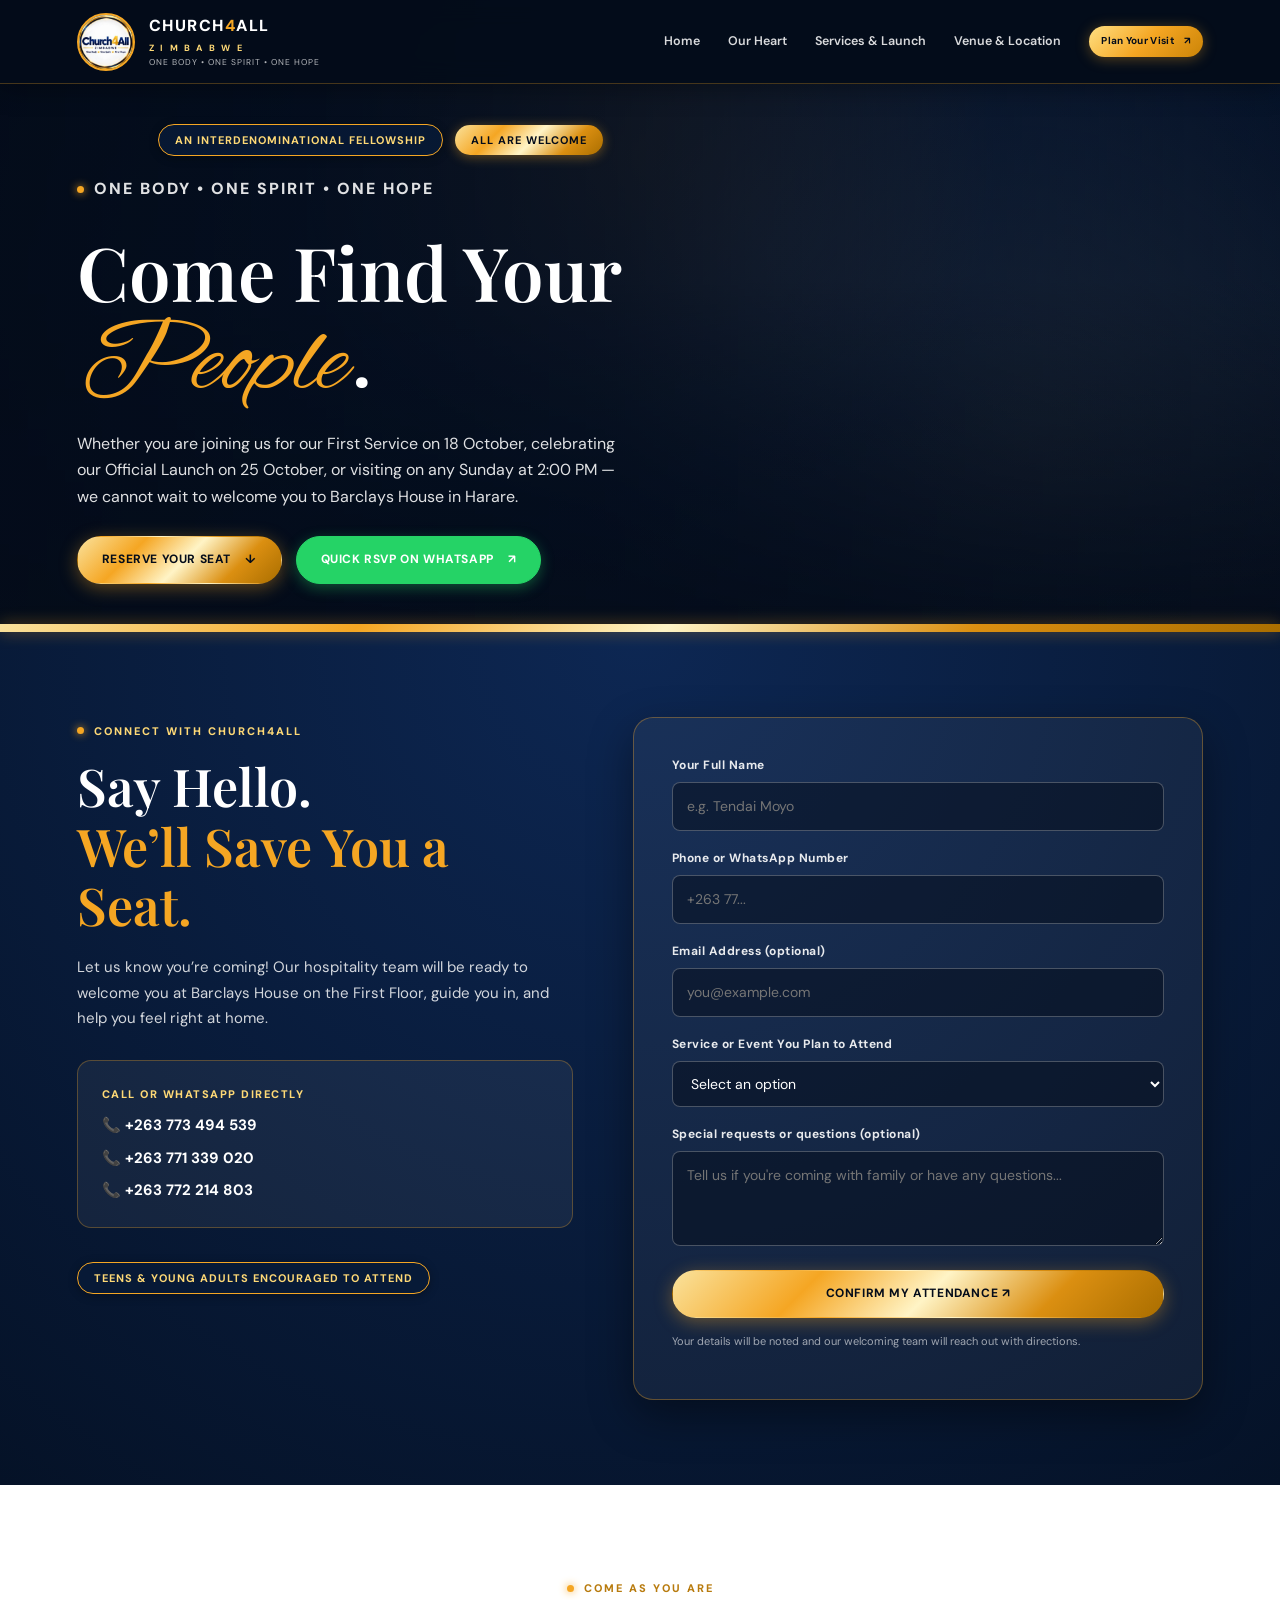
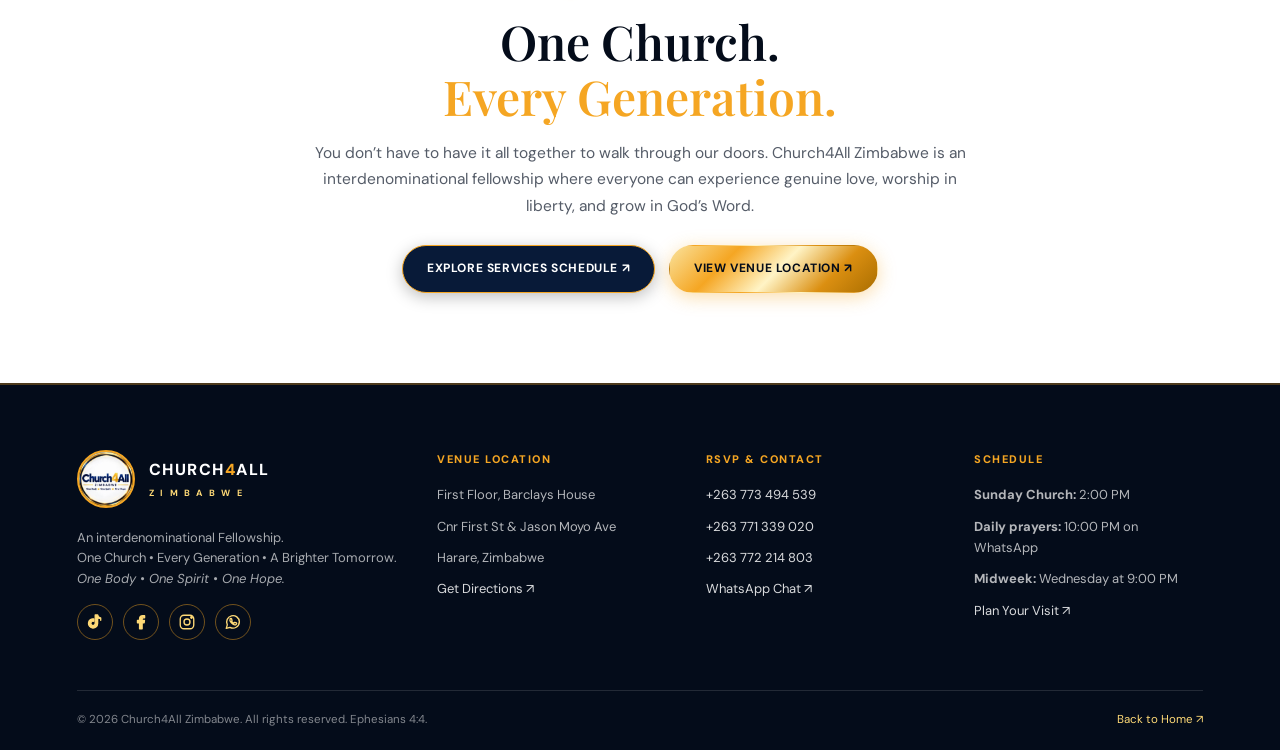
==== commit 46a96fba: "second changes" ====
--- a/join.html
+++ b/join.html
@@ -6,6 +6,7 @@
   <meta name="theme-color" content="#040c1a">
   <meta name="description" content="Plan your visit and RSVP for Church4All Zimbabwe services at Barclays House, Harare. First Service 18 October, Official Launch 25 October.">
   <title>Join Us &amp; RSVP | Church4All Zimbabwe</title>
+  <link rel="icon" type="image/jpeg" href="images/favicon.jpg">
   <link rel="preconnect" href="https://fonts.googleapis.com">
   <link rel="preconnect" href="https://fonts.gstatic.com" crossorigin>
   <link href="https://fonts.googleapis.com/css2?family=Alex+Brush&family=DM+Sans:ital,wght@0,400;0,500;0,600;0,700;0,800;1,400&family=Playfair+Display:ital,wght@0,500;0,600;0,700;0,800;1,500;1,600&display=swap" rel="stylesheet">
@@ -18,9 +19,7 @@
   <!-- Header -->
   <header class="site-header">
     <a class="brand" href="index.html" aria-label="Church4All Zimbabwe Home">
-      <div class="brand-seal">
-        <span class="brand-seal-text">C<span>4</span>A</span>
-      </div>
+      <img class="brand-logo" src="images/logo.jpg" alt="">
       <div class="brand-text-block">
         <span class="brand-title">Church<span>4</span>All</span>
         <span class="brand-subtitle">Z I M B A B W E</span>
@@ -159,9 +158,7 @@
     <div class="footer-main">
       <div class="footer-brand">
         <a class="brand" href="index.html">
-          <div class="brand-seal">
-            <span class="brand-seal-text">C<span>4</span>A</span>
-          </div>
+          <img class="brand-logo" src="images/logo.jpg" alt="">
           <div class="brand-text-block">
             <span class="brand-title">Church<span>4</span>All</span>
             <span class="brand-subtitle">Z I M B A B W E</span>
@@ -172,6 +169,20 @@
           One Church &bull; Every Generation &bull; A Brighter Tomorrow.<br>
           <em>One Body &bull; One Spirit &bull; One Hope.</em>
         </p>
+        <div class="social-links" aria-label="Social media">
+          <a href="https://www.tiktok.com/" target="_blank" rel="noreferrer" aria-label="TikTok">
+            <svg viewBox="0 0 24 24" aria-hidden="true"><path d="M19.6 7.2a6.8 6.8 0 0 1-4.1-1.4v8.1a6.1 6.1 0 1 1-5.3-6.1v3.2a2.9 2.9 0 1 0 2.1 2.8V2.5h3.2c.2 2.1 1.6 3.8 4.1 4.1v3.2Z"/></svg>
+          </a>
+          <a href="https://www.facebook.com/" target="_blank" rel="noreferrer" aria-label="Facebook">
+            <svg viewBox="0 0 24 24" aria-hidden="true"><path d="M13.5 21v-8h2.7l.4-3.1h-3.1v-2c0-.9.3-1.5 1.6-1.5h1.7V3.6c-.3 0-1.3-.1-2.5-.1-2.5 0-4.2 1.5-4.2 4.3v2.1H7.3V13h2.8v8h3.4Z"/></svg>
+          </a>
+          <a href="https://www.instagram.com/" target="_blank" rel="noreferrer" aria-label="Instagram">
+            <svg viewBox="0 0 24 24" aria-hidden="true"><rect x="3" y="3" width="18" height="18" rx="5"/><circle cx="12" cy="12" r="4"/><circle class="social-icon-dot" cx="18" cy="6" r="1"/></svg>
+          </a>
+          <a href="https://wa.me/263773494539" target="_blank" rel="noreferrer" aria-label="WhatsApp">
+            <svg class="social-icon-whatsapp" viewBox="0 0 24 24" aria-hidden="true"><path d="M20.5 11.7a8.5 8.5 0 0 1-12.6 7.4L3 20.5l1.4-4.7A8.5 8.5 0 1 1 20.5 11.7Z"/><path d="M8.2 7.6c.2-.5.4-.5.7-.5h.5c.2 0 .4.1.5.4l.8 1.8c.1.2.1.4 0 .6l-.5.7c-.2.2-.2.4 0 .6.6 1 1.5 1.8 2.6 2.3.2.1.4.1.6-.1l.8-.9c.2-.2.4-.2.6-.1l1.7.8c.2.1.4.2.4.4 0 .3-.2 1.2-.8 1.7-.5.5-1.1.7-1.8.6-.5-.1-1.9-.5-3.5-1.8-1.3-1.1-2.2-2.5-2.5-3.1-.3-.6-.7-1.7-.1-2.7Z"/></svg>
+          </a>
+        </div>
       </div>
 
       <div class="footer-column">
@@ -192,9 +203,9 @@
 
       <div class="footer-column">
         <span class="footer-heading">SCHEDULE</span>
-        <p><strong>First Service:</strong> 18 Oct 2026</p>
-        <p><strong>Official Launch:</strong> 25 Oct 2026</p>
-        <p><strong>Every Sunday:</strong> 2:00 PM</p>
+        <p><strong>Sunday Church:</strong> 2:00 PM</p>
+        <p><strong>Daily prayers:</strong> 10:00 PM on WhatsApp</p>
+        <p><strong>Midweek:</strong> Wednesday at 9:00 PM</p>
         <a href="join.html">Plan Your Visit ↗</a>
       </div>
     </div>
--- a/styles.css
+++ b/styles.css
@@ -75,35 +75,14 @@
   gap: 14px;
 }
 
-.brand-seal {
-  position: relative;
-  display: flex;
-  width: 44px;
-  height: 44px;
-  align-items: center;
-  justify-content: center;
+.brand-logo {
+  display: block;
+  width: 58px;
+  height: 58px;
+  border: 2px solid var(--gold);
   border-radius: 50%;
-  background: radial-gradient(circle, #0e2b5c 0%, #051024 100%);
-  border: 2px solid var(--gold);
-  box-shadow: 0 0 12px rgba(245, 166, 35, 0.45);
-}
-.brand-seal::after {
-  content: "";
-  position: absolute;
-  inset: 2px;
-  border-radius: 50%;
-  border: 1px dashed rgba(254, 217, 118, 0.6);
-  pointer-events: none;
-}
-.brand-seal-text {
-  font-family: var(--serif);
-  font-size: 15px;
-  font-weight: 700;
-  color: var(--white);
-  letter-spacing: -0.5px;
-}
-.brand-seal-text span {
-  color: var(--gold);
+  object-fit: cover;
+  background: var(--white);
 }
 
 .brand-text-block {
@@ -156,12 +135,13 @@
   display: inline-flex;
   align-items: center;
   gap: 10px;
-  padding: 10px 18px;
+  padding: 7px 12px;
   border-radius: 40px;
   color: var(--navy-deep);
   background: var(--gold-gradient);
   font-weight: 700;
-  letter-spacing: 0.5px;
+  font-size: 10px;
+  letter-spacing: 0.3px;
   box-shadow: 0 2px 14px rgba(245, 166, 35, 0.35);
   transition: transform .2s ease, box-shadow .2s ease;
 }
@@ -351,7 +331,41 @@
   overflow: hidden;
   color: var(--white);
   background: radial-gradient(circle at 60% 40%, #102e62 0%, #071937 60%, #030a17 100%);
-  padding-top: 84px;
+  padding-top: 100px;
+}
+
+.welcome-strip {
+  position: absolute;
+  z-index: 3;
+  top: 100px;
+  left: 0;
+  right: 0;
+  display: flex;
+  align-items: center;
+  justify-content: center;
+  gap: 14px;
+  padding: 8px 5%;
+  color: var(--gold-light);
+  text-align: center;
+}
+.welcome-strip::before,
+.welcome-strip::after {
+  width: clamp(24px, 7vw, 72px);
+  height: 1px;
+  background: linear-gradient(90deg, transparent, var(--gold));
+  content: "";
+}
+.welcome-strip::after {
+  transform: rotate(180deg);
+}
+.welcome-strip h1 {
+  margin: 0;
+  color: inherit;
+  font-family: var(--serif);
+  font-size: clamp(16px, 2.2vw, 22px);
+  font-weight: 600;
+  letter-spacing: 1.5px;
+  text-shadow: 0 2px 12px rgba(0, 0, 0, 0.6);
 }
 
 .hero-bg-lights {
@@ -388,7 +402,7 @@
   position: relative;
   z-index: 2;
   display: grid;
-  grid-template-columns: 1.15fr 0.85fr;
+  grid-template-columns: 1fr;
   align-items: center;
   gap: 50px;
   width: 100%;
@@ -396,7 +410,9 @@
 }
 
 .hero-content {
-  max-width: 650px;
+  max-width: 820px;
+  margin: 0 auto;
+  text-align: center;
   animation: rise-in .9s .1s both;
 }
 
@@ -406,6 +422,13 @@
   gap: 12px;
   align-items: center;
   margin-bottom: 20px;
+  justify-content: center;
+}
+.hero-tagline {
+  justify-content: center;
+}
+.tagline-separator {
+  color: var(--gold);
 }
 
 .hero h1 {
@@ -429,7 +452,9 @@
 }
 
 .hero-copy {
-  max-width: 520px;
+  max-width: 640px;
+  margin-right: auto;
+  margin-left: auto;
   margin-bottom: 32px;
   color: rgba(255, 255, 255, 0.86);
   font-size: 16px;
@@ -447,13 +472,15 @@
 /* Scripture Hero Banner */
 .hero-scripture {
   display: flex;
-  align-items: flex-start;
+  align-items: center;
   gap: 14px;
   padding: 16px 20px;
   border-radius: 12px;
   background: rgba(255, 255, 255, 0.06);
   border-left: 3px solid var(--gold);
   max-width: 550px;
+  margin: 0 auto;
+  text-align: left;
 }
 .hero-scripture blockquote {
   margin: 0;
@@ -622,9 +649,11 @@
 }
 .welcome-grid {
   display: grid;
-  grid-template-columns: 1.1fr 0.9fr;
+  grid-template-columns: 1fr;
   align-items: center;
   gap: 60px;
+  max-width: 860px;
+  margin: 0 auto;
 }
 .welcome-content h2 {
   font-size: clamp(34px, 4.2vw, 48px);
@@ -642,6 +671,42 @@
   color: #565d68;
   font-size: 15px;
   margin-bottom: 24px;
+}
+.welcome-body h3 {
+  margin-bottom: 16px;
+  color: var(--navy);
+  font-family: var(--serif);
+  font-size: 21px;
+}
+
+.pastor-grid {
+  display: grid;
+  grid-template-columns: repeat(2, minmax(0, 1fr));
+  gap: 16px;
+  max-width: 520px;
+  margin: 0 0 28px;
+}
+.pastor-card {
+  text-align: center;
+}
+.pastor-photo-placeholder {
+  display: flex;
+  aspect-ratio: 4 / 3;
+  min-height: 190px;
+  align-items: center;
+  justify-content: center;
+  border: 1px dashed var(--gold-dark);
+  border-radius: 12px;
+  color: var(--navy);
+  background: linear-gradient(145deg, var(--cream), var(--paper));
+  font-size: 12px;
+  font-weight: 700;
+  line-height: 1.5;
+}
+.pastor-card p {
+  margin: 8px 0 0;
+  color: var(--navy);
+  font-weight: 700;
 }
 
 .welcome-highlights {
@@ -869,6 +934,19 @@
   margin-bottom: 20px;
   flex-grow: 1;
 }
+.service-contact {
+  display: inline-flex;
+  align-items: center;
+  gap: 8px;
+  align-self: flex-start;
+  color: #128c48;
+  font-size: 12px;
+  font-weight: 800;
+}
+.service-contact:hover {
+  color: #075d2d;
+  text-decoration: underline;
+}
 
 /* =========================================
    SCRIPTURE BAND (EPHESIANS 4:4)
@@ -1135,6 +1213,46 @@
   margin-top: 12px;
   line-height: 1.6;
 }
+.social-links {
+  display: flex;
+  gap: 10px;
+  margin-top: 14px;
+}
+.social-links a {
+  display: inline-flex;
+  width: 36px;
+  height: 36px;
+  align-items: center;
+  justify-content: center;
+  border: 1px solid rgba(245, 166, 35, 0.45);
+  border-radius: 50%;
+  color: var(--gold-light);
+  transition: color .2s ease, background .2s ease, transform .2s ease;
+}
+.social-links a:hover {
+  color: var(--navy-deep);
+  background: var(--gold-light);
+  transform: translateY(-2px);
+}
+.social-links svg {
+  width: 18px;
+  height: 18px;
+  fill: currentColor;
+  stroke: currentColor;
+  stroke-width: 1.8;
+  stroke-linecap: round;
+  stroke-linejoin: round;
+}
+.social-links svg rect,
+.social-links svg circle {
+  fill: none;
+}
+.social-links svg .social-icon-dot {
+  fill: currentColor;
+}
+.social-links svg.social-icon-whatsapp {
+  fill: none;
+}
 .footer-column {
   display: flex;
   flex-direction: column;
@@ -1203,6 +1321,12 @@
 
 @media (max-width: 768px) {
   .site-header { padding: 0 5%; }
+  .brand { gap: 9px; }
+  .brand-logo { width: 48px; height: 48px; }
+  .brand-motto { display: none; }
+  .welcome-strip { top: 94px; gap: 10px; }
+  .welcome-strip h1 { letter-spacing: 1px; }
+  .hero { min-height: 100svh; padding-top: 120px; }
   .section-pad { padding: 65px 5%; }
   .welcome-grid, .visit-grid, .join-form-grid {
     grid-template-columns: 1fr;
